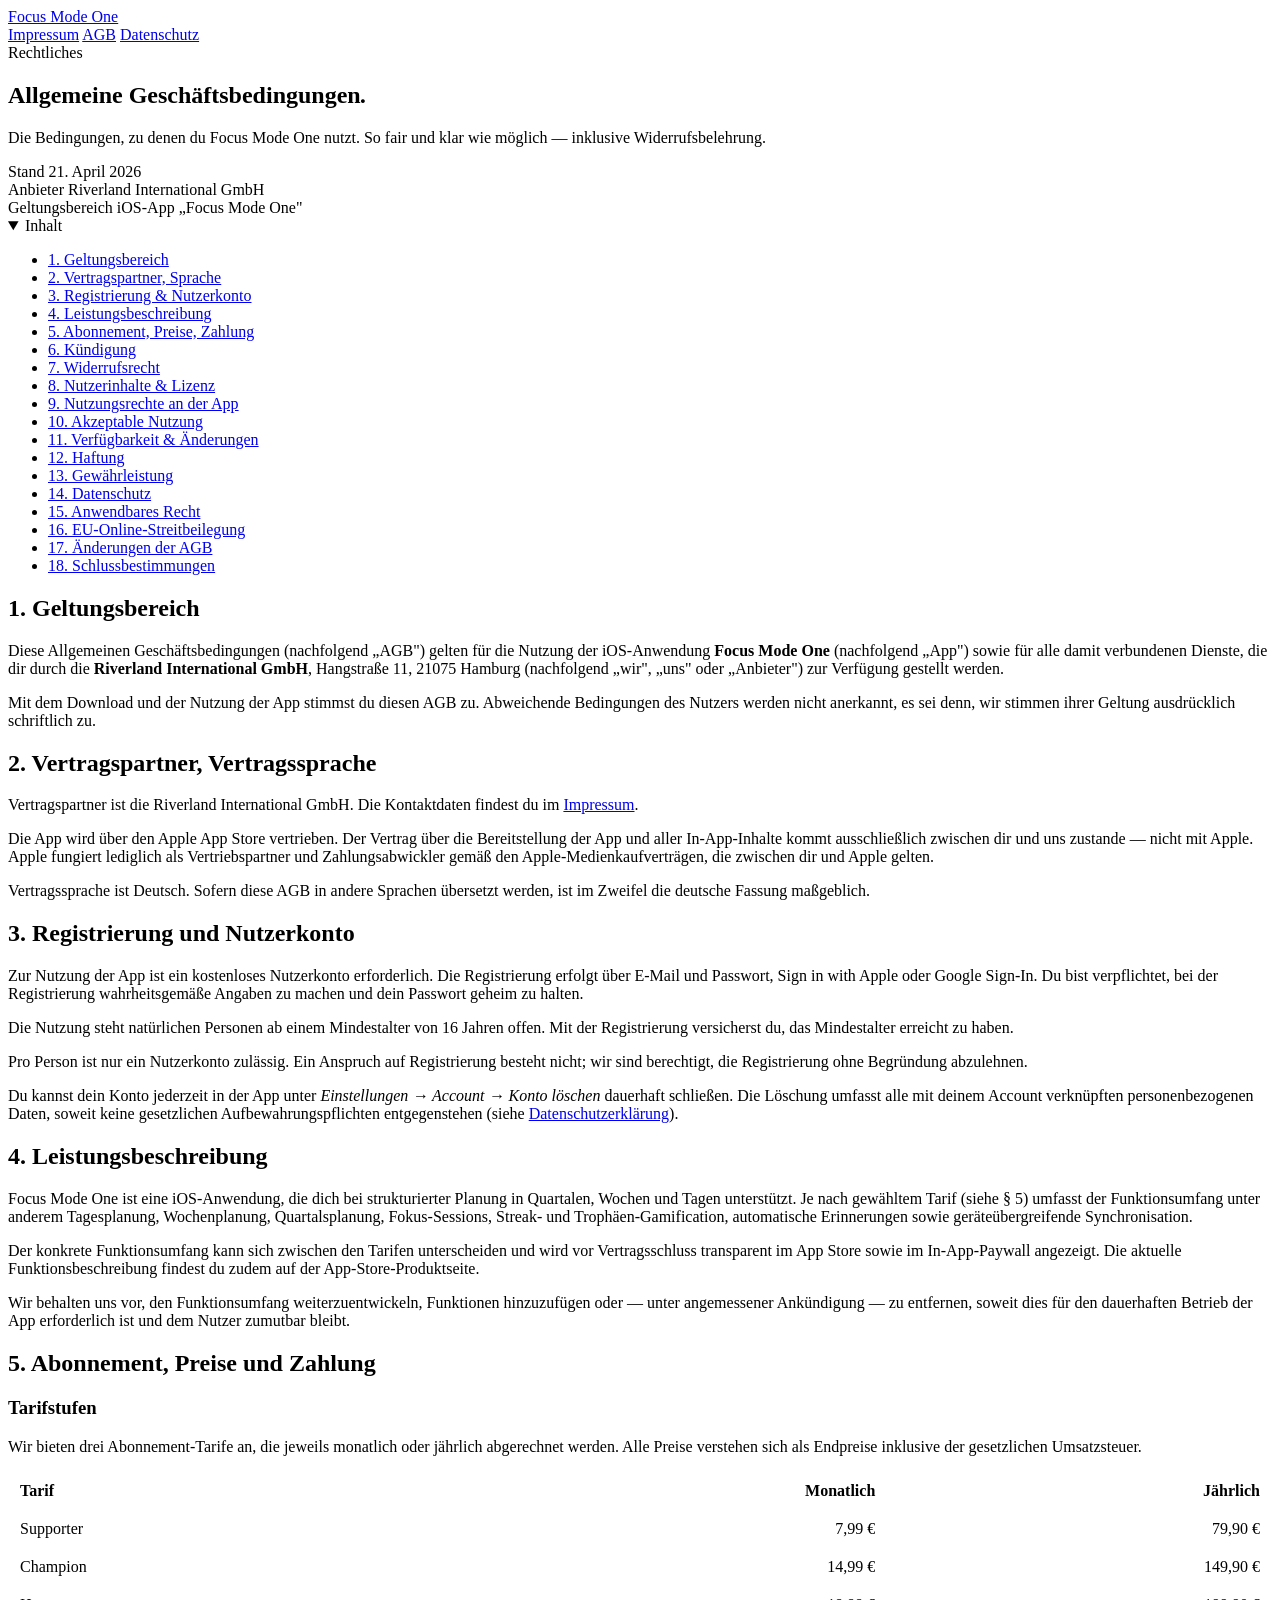
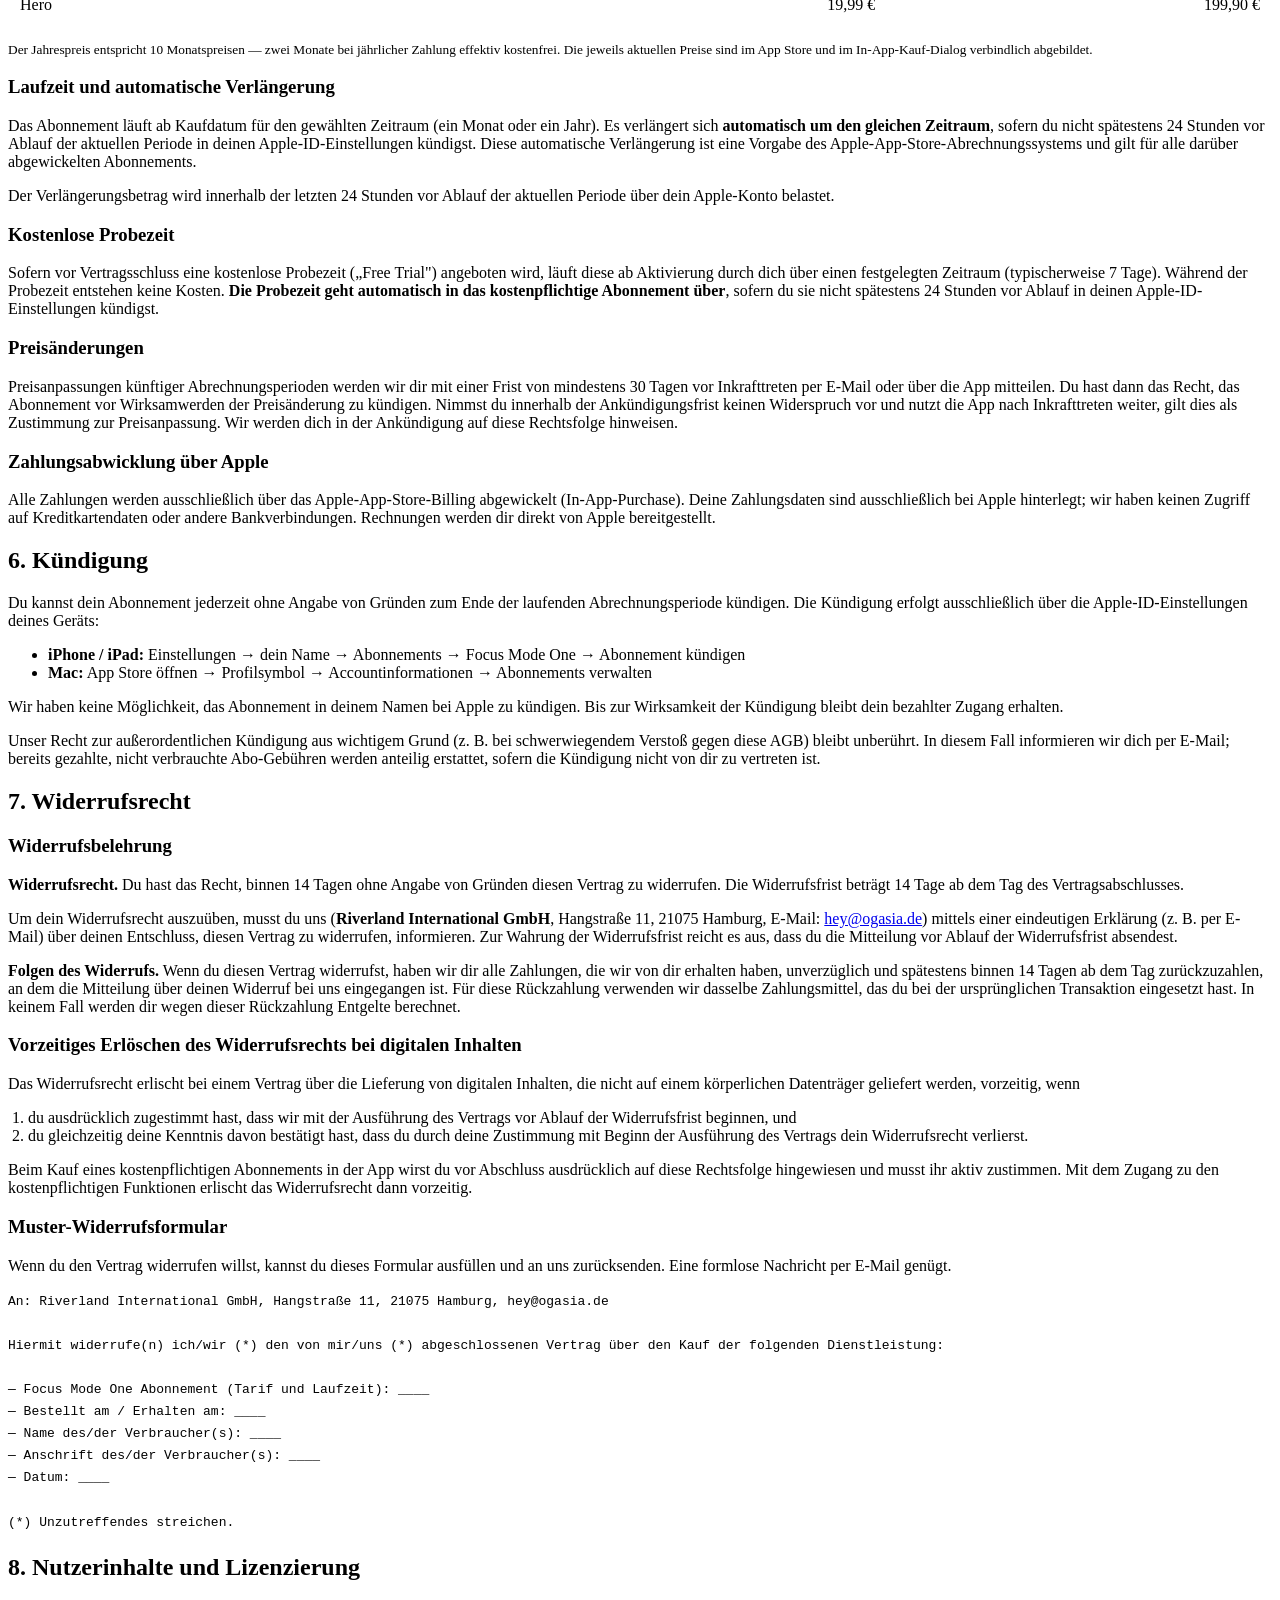
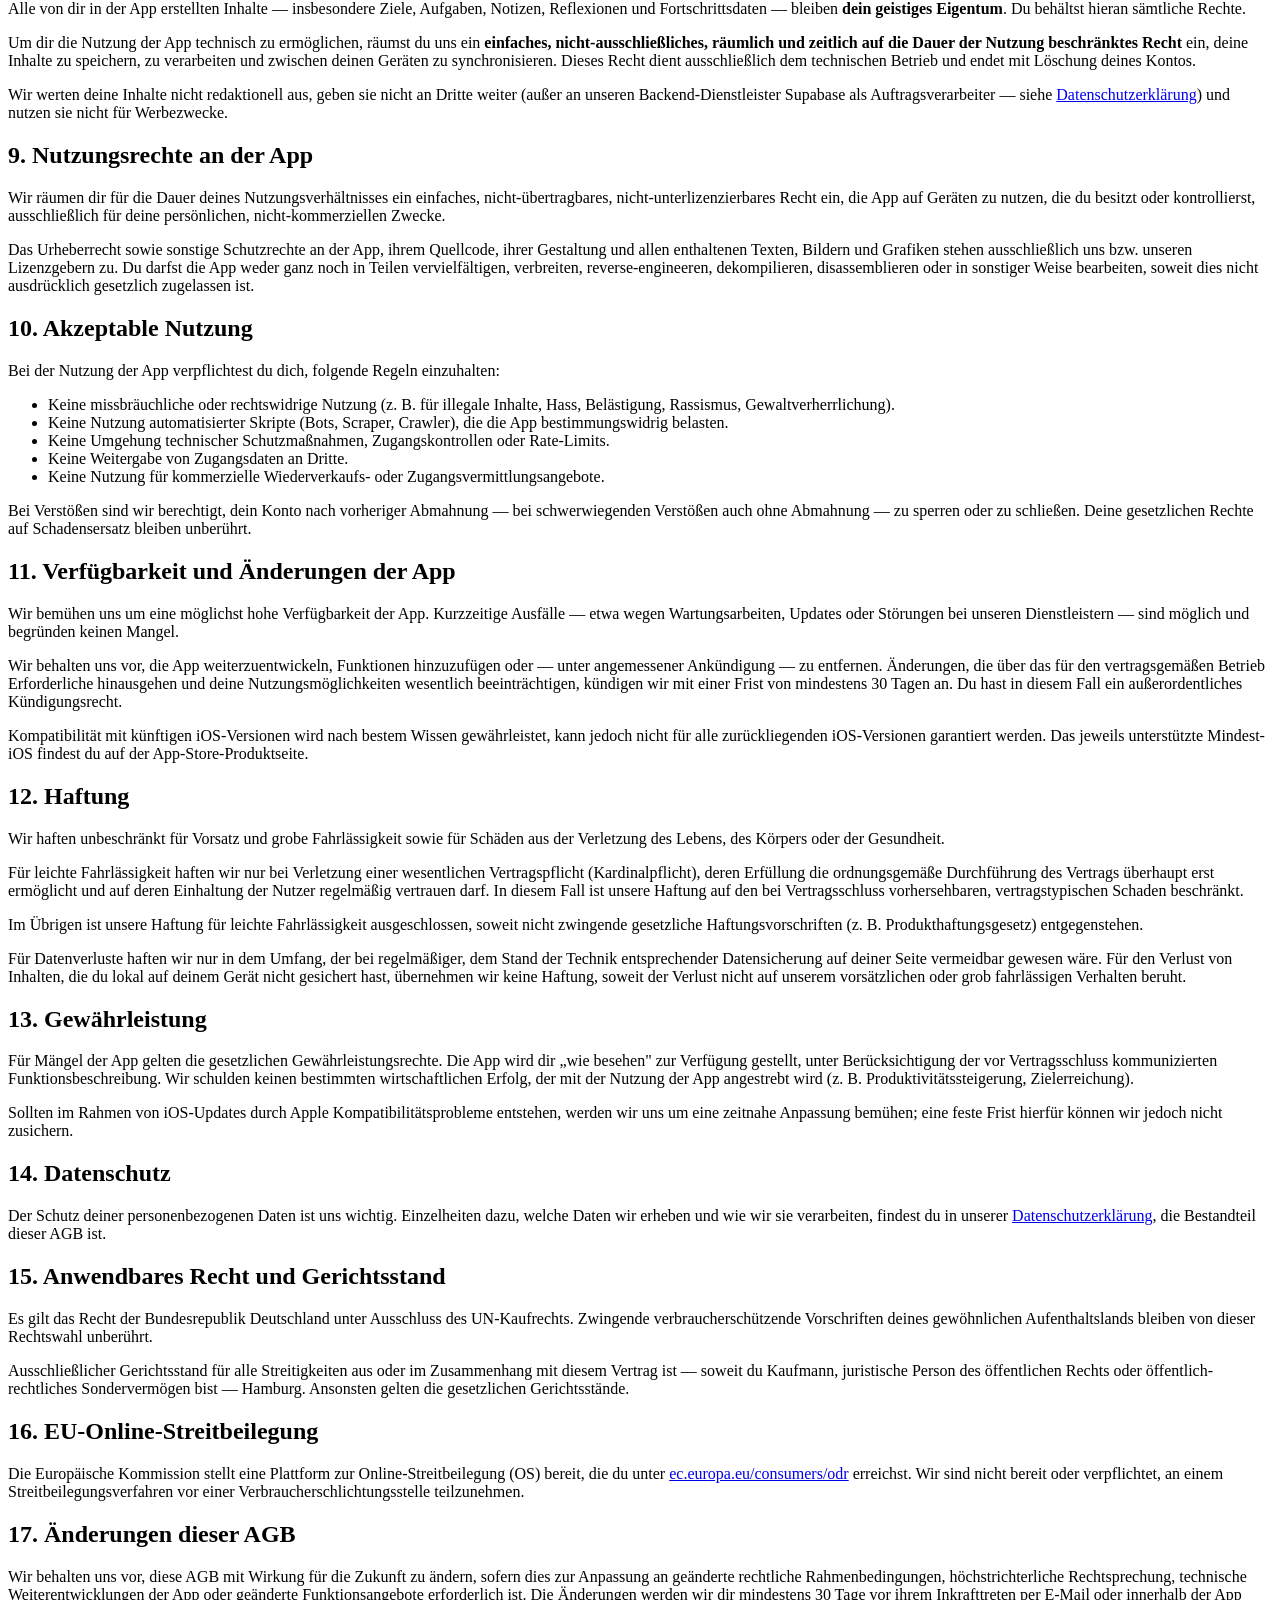
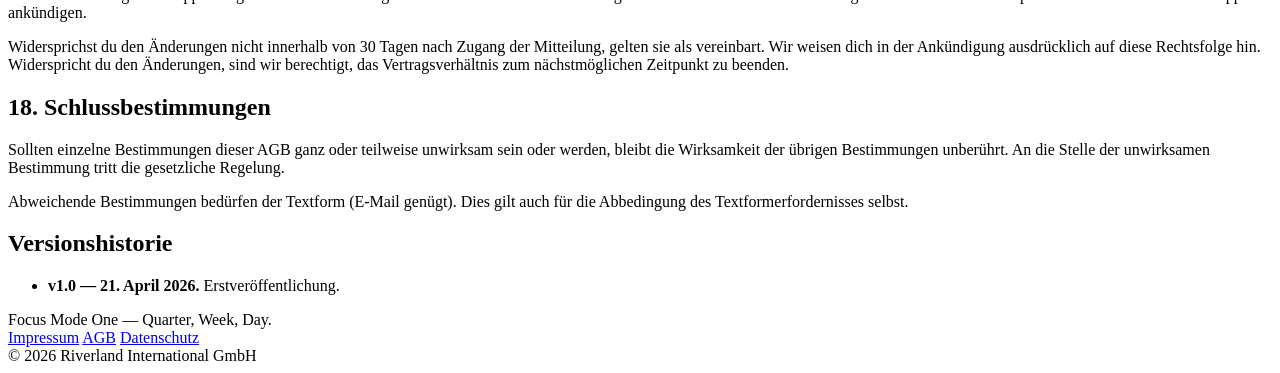
==== agb.html @ ee65f876 "Add files via upload" ====
<!DOCTYPE html>
<html lang="de">
<head>
  <meta charset="UTF-8" />
  <meta name="viewport" content="width=device-width, initial-scale=1.0" />
  <title>Allgemeine Geschäftsbedingungen — Focus Mode One</title>
  <meta name="description" content="Allgemeine Geschäftsbedingungen (AGB) für Focus Mode One — die iOS-App für fokussiertes Planen in Quartalen, Wochen und Tagen." />
  <meta name="robots" content="index, follow" />

  <link rel="preconnect" href="https://fonts.googleapis.com" />
  <link rel="preconnect" href="https://fonts.gstatic.com" crossorigin />
  <link rel="stylesheet" href="https://fonts.googleapis.com/css2?family=Fraunces:ital,opsz,wght@0,9..144,300..600;1,9..144,300..600&family=Geist:wght@400;450;500;600&display=swap" />

  <link rel="stylesheet" href="assets/styles.css" />
</head>
<body>

  <header class="site-header">
    <div class="site-header__inner">
      <a href="index.html" class="site-header__brand" aria-label="Focus Mode One">
        <span class="brand-mark" aria-hidden="true"><span></span></span>
        Focus Mode One
      </a>
      <nav class="site-header__nav" aria-label="Rechtliches">
        <a href="impressum.html">Impressum</a>
        <a href="agb.html" class="is-active">AGB</a>
        <a href="datenschutz.html">Datenschutz</a>
      </nav>
    </div>
  </header>

  <section class="page-hero">
    <span class="page-hero__eyebrow">Rechtliches</span>
    <h1 class="page-hero__title">Allgemeine Geschäfts&shy;bedingungen<em>.</em></h1>
    <p class="page-hero__lede">Die Bedingungen, zu denen du Focus Mode One nutzt. So fair und klar wie möglich — inklusive Widerrufsbelehrung.</p>

    <div class="page-hero__meta">
      <div class="page-hero__meta-item">
        <span class="page-hero__meta-label">Stand</span>
        <span class="page-hero__meta-value">21. April 2026</span>
      </div>
      <div class="page-hero__meta-item">
        <span class="page-hero__meta-label">Anbieter</span>
        <span class="page-hero__meta-value">Riverland International GmbH</span>
      </div>
      <div class="page-hero__meta-item">
        <span class="page-hero__meta-label">Geltungsbereich</span>
        <span class="page-hero__meta-value">iOS-App „Focus Mode One"</span>
      </div>
    </div>
  </section>

  <div class="page-layout">

    <aside class="toc" aria-label="Inhaltsverzeichnis">
      <details open>
        <summary class="toc__label">Inhalt</summary>
        <ul class="toc__list">
          <li><a href="#geltungsbereich">1. Geltungsbereich</a></li>
          <li><a href="#vertragspartner">2. Vertragspartner, Sprache</a></li>
          <li><a href="#konto">3. Registrierung &amp; Nutzerkonto</a></li>
          <li><a href="#leistung">4. Leistungsbeschreibung</a></li>
          <li><a href="#abo">5. Abonnement, Preise, Zahlung</a></li>
          <li><a href="#kuendigung">6. Kündigung</a></li>
          <li><a href="#widerruf">7. Widerrufsrecht</a></li>
          <li><a href="#inhalte">8. Nutzerinhalte &amp; Lizenz</a></li>
          <li><a href="#nutzung">9. Nutzungsrechte an der App</a></li>
          <li><a href="#akzeptabel">10. Akzeptable Nutzung</a></li>
          <li><a href="#verfuegbarkeit">11. Verfügbarkeit &amp; Änderungen</a></li>
          <li><a href="#haftung">12. Haftung</a></li>
          <li><a href="#gewaehr">13. Gewährleistung</a></li>
          <li><a href="#datenschutz">14. Datenschutz</a></li>
          <li><a href="#recht">15. Anwendbares Recht</a></li>
          <li><a href="#odr">16. EU-Online-Streitbeilegung</a></li>
          <li><a href="#aenderungen">17. Änderungen der AGB</a></li>
          <li><a href="#schluss">18. Schlussbestimmungen</a></li>
        </ul>
      </details>
    </aside>

    <main class="content">

      <!-- 1. Geltungsbereich -->
      <h2 id="geltungsbereich">1. Geltungsbereich</h2>
      <p>Diese Allgemeinen Geschäftsbedingungen (nachfolgend „AGB") gelten für die Nutzung der iOS-Anwendung <strong>Focus Mode One</strong> (nachfolgend „App") sowie für alle damit verbundenen Dienste, die dir durch die <strong>Riverland International GmbH</strong>, Hangstraße 11, 21075 Hamburg (nachfolgend „wir", „uns" oder „Anbieter") zur Verfügung gestellt werden.</p>
      <p>Mit dem Download und der Nutzung der App stimmst du diesen AGB zu. Abweichende Bedingungen des Nutzers werden nicht anerkannt, es sei denn, wir stimmen ihrer Geltung ausdrücklich schriftlich zu.</p>

      <!-- 2. Vertragspartner, Sprache -->
      <h2 id="vertragspartner">2. Vertragspartner, Vertragssprache</h2>
      <p>Vertragspartner ist die Riverland International GmbH. Die Kontaktdaten findest du im <a href="impressum.html">Impressum</a>.</p>
      <p>Die App wird über den Apple App Store vertrieben. Der Vertrag über die Bereitstellung der App und aller In-App-Inhalte kommt ausschließlich zwischen dir und uns zustande — nicht mit Apple. Apple fungiert lediglich als Vertriebspartner und Zahlungsabwickler gemäß den Apple-Medienkaufverträgen, die zwischen dir und Apple gelten.</p>
      <p>Vertragssprache ist Deutsch. Sofern diese AGB in andere Sprachen übersetzt werden, ist im Zweifel die deutsche Fassung maßgeblich.</p>

      <!-- 3. Registrierung -->
      <h2 id="konto">3. Registrierung und Nutzerkonto</h2>
      <p>Zur Nutzung der App ist ein kostenloses Nutzerkonto erforderlich. Die Registrierung erfolgt über E-Mail und Passwort, Sign in with Apple oder Google Sign-In. Du bist verpflichtet, bei der Registrierung wahrheitsgemäße Angaben zu machen und dein Passwort geheim zu halten.</p>
      <p>Die Nutzung steht natürlichen Personen ab einem Mindestalter von 16 Jahren offen. Mit der Registrierung versicherst du, das Mindestalter erreicht zu haben.</p>
      <p>Pro Person ist nur ein Nutzerkonto zulässig. Ein Anspruch auf Registrierung besteht nicht; wir sind berechtigt, die Registrierung ohne Begründung abzulehnen.</p>
      <p>Du kannst dein Konto jederzeit in der App unter <em>Einstellungen → Account → Konto löschen</em> dauerhaft schließen. Die Löschung umfasst alle mit deinem Account verknüpften personenbezogenen Daten, soweit keine gesetzlichen Aufbewahrungspflichten entgegenstehen (siehe <a href="datenschutz.html">Datenschutzerklärung</a>).</p>

      <!-- 4. Leistungsbeschreibung -->
      <h2 id="leistung">4. Leistungsbeschreibung</h2>
      <p>Focus Mode One ist eine iOS-Anwendung, die dich bei strukturierter Planung in Quartalen, Wochen und Tagen unterstützt. Je nach gewähltem Tarif (siehe § 5) umfasst der Funktionsumfang unter anderem Tagesplanung, Wochenplanung, Quartalsplanung, Fokus-Sessions, Streak- und Trophäen-Gamification, automatische Erinnerungen sowie geräteübergreifende Synchronisation.</p>
      <p>Der konkrete Funktionsumfang kann sich zwischen den Tarifen unterscheiden und wird vor Vertragsschluss transparent im App Store sowie im In-App-Paywall angezeigt. Die aktuelle Funktionsbeschreibung findest du zudem auf der App-Store-Produktseite.</p>
      <p>Wir behalten uns vor, den Funktionsumfang weiterzuentwickeln, Funktionen hinzuzufügen oder — unter angemessener Ankündigung — zu entfernen, soweit dies für den dauerhaften Betrieb der App erforderlich ist und dem Nutzer zumutbar bleibt.</p>

      <!-- 5. Abonnement -->
      <h2 id="abo">5. Abonnement, Preise und Zahlung</h2>

      <h3>Tarifstufen</h3>
      <p>Wir bieten drei Abonnement-Tarife an, die jeweils monatlich oder jährlich abgerechnet werden. Alle Preise verstehen sich als Endpreise inklusive der gesetzlichen Umsatzsteuer.</p>
      <table class="tariff-table" style="width:100%;border-collapse:collapse;margin:16px 0">
        <thead>
          <tr>
            <th style="text-align:left;padding:10px 12px;border-bottom:1px solid var(--border-medium);color:var(--text-heading)">Tarif</th>
            <th style="text-align:right;padding:10px 12px;border-bottom:1px solid var(--border-medium);color:var(--text-heading)">Monatlich</th>
            <th style="text-align:right;padding:10px 12px;border-bottom:1px solid var(--border-medium);color:var(--text-heading)">Jährlich</th>
          </tr>
        </thead>
        <tbody>
          <tr>
            <td style="padding:10px 12px;border-bottom:1px solid var(--border-subtle)">Supporter</td>
            <td style="padding:10px 12px;border-bottom:1px solid var(--border-subtle);text-align:right">7,99 €</td>
            <td style="padding:10px 12px;border-bottom:1px solid var(--border-subtle);text-align:right">79,90 €</td>
          </tr>
          <tr>
            <td style="padding:10px 12px;border-bottom:1px solid var(--border-subtle)">Champion</td>
            <td style="padding:10px 12px;border-bottom:1px solid var(--border-subtle);text-align:right">14,99 €</td>
            <td style="padding:10px 12px;border-bottom:1px solid var(--border-subtle);text-align:right">149,90 €</td>
          </tr>
          <tr>
            <td style="padding:10px 12px">Hero</td>
            <td style="padding:10px 12px;text-align:right">19,99 €</td>
            <td style="padding:10px 12px;text-align:right">199,90 €</td>
          </tr>
        </tbody>
      </table>
      <p><small>Der Jahrespreis entspricht 10 Monatspreisen — zwei Monate bei jährlicher Zahlung effektiv kostenfrei. Die jeweils aktuellen Preise sind im App Store und im In-App-Kauf-Dialog verbindlich abgebildet.</small></p>

      <h3>Laufzeit und automatische Verlängerung</h3>
      <p>Das Abonnement läuft ab Kaufdatum für den gewählten Zeitraum (ein Monat oder ein Jahr). Es verlängert sich <strong>automatisch um den gleichen Zeitraum</strong>, sofern du nicht spätestens 24 Stunden vor Ablauf der aktuellen Periode in deinen Apple-ID-Einstellungen kündigst. Diese automatische Verlängerung ist eine Vorgabe des Apple-App-Store-Abrechnungssystems und gilt für alle darüber abgewickelten Abonnements.</p>
      <p>Der Verlängerungsbetrag wird innerhalb der letzten 24 Stunden vor Ablauf der aktuellen Periode über dein Apple-Konto belastet.</p>

      <h3>Kostenlose Probezeit</h3>
      <p>Sofern vor Vertragsschluss eine kostenlose Probezeit („Free Trial") angeboten wird, läuft diese ab Aktivierung durch dich über einen festgelegten Zeitraum (typischerweise 7 Tage). Während der Probezeit entstehen keine Kosten. <strong>Die Probezeit geht automatisch in das kostenpflichtige Abonnement über</strong>, sofern du sie nicht spätestens 24 Stunden vor Ablauf in deinen Apple-ID-Einstellungen kündigst.</p>

      <h3>Preisänderungen</h3>
      <p>Preisanpassungen künftiger Abrechnungsperioden werden wir dir mit einer Frist von mindestens 30 Tagen vor Inkrafttreten per E-Mail oder über die App mitteilen. Du hast dann das Recht, das Abonnement vor Wirksamwerden der Preisänderung zu kündigen. Nimmst du innerhalb der Ankündigungsfrist keinen Widerspruch vor und nutzt die App nach Inkrafttreten weiter, gilt dies als Zustimmung zur Preisanpassung. Wir werden dich in der Ankündigung auf diese Rechtsfolge hinweisen.</p>

      <h3>Zahlungsabwicklung über Apple</h3>
      <p>Alle Zahlungen werden ausschließlich über das Apple-App-Store-Billing abgewickelt (In-App-Purchase). Deine Zahlungsdaten sind ausschließlich bei Apple hinterlegt; wir haben keinen Zugriff auf Kreditkartendaten oder andere Bankverbindungen. Rechnungen werden dir direkt von Apple bereitgestellt.</p>

      <!-- 6. Kündigung -->
      <h2 id="kuendigung">6. Kündigung</h2>
      <p>Du kannst dein Abonnement jederzeit ohne Angabe von Gründen zum Ende der laufenden Abrechnungsperiode kündigen. Die Kündigung erfolgt ausschließlich über die Apple-ID-Einstellungen deines Geräts:</p>
      <ul>
        <li><strong>iPhone / iPad:</strong> Einstellungen → dein Name → Abonnements → Focus Mode One → Abonnement kündigen</li>
        <li><strong>Mac:</strong> App Store öffnen → Profilsymbol → Accountinformationen → Abonnements verwalten</li>
      </ul>
      <p>Wir haben keine Möglichkeit, das Abonnement in deinem Namen bei Apple zu kündigen. Bis zur Wirksamkeit der Kündigung bleibt dein bezahlter Zugang erhalten.</p>
      <p>Unser Recht zur außerordentlichen Kündigung aus wichtigem Grund (z. B. bei schwerwiegendem Verstoß gegen diese AGB) bleibt unberührt. In diesem Fall informieren wir dich per E-Mail; bereits gezahlte, nicht verbrauchte Abo-Gebühren werden anteilig erstattet, sofern die Kündigung nicht von dir zu vertreten ist.</p>

      <!-- 7. Widerrufsrecht -->
      <h2 id="widerruf">7. Widerrufsrecht</h2>

      <div class="callout callout--primary">
        <h3 style="margin-top:0">Widerrufsbelehrung</h3>
        <p><strong>Widerrufsrecht.</strong> Du hast das Recht, binnen 14 Tagen ohne Angabe von Gründen diesen Vertrag zu widerrufen. Die Widerrufsfrist beträgt 14 Tage ab dem Tag des Vertragsabschlusses.</p>
        <p>Um dein Widerrufsrecht auszuüben, musst du uns (<strong>Riverland International GmbH</strong>, Hangstraße 11, 21075 Hamburg, E-Mail: <a href="mailto:hey@ogasia.de">hey@ogasia.de</a>) mittels einer eindeutigen Erklärung (z. B. per E-Mail) über deinen Entschluss, diesen Vertrag zu widerrufen, informieren. Zur Wahrung der Widerrufsfrist reicht es aus, dass du die Mitteilung vor Ablauf der Widerrufsfrist absendest.</p>
        <p><strong>Folgen des Widerrufs.</strong> Wenn du diesen Vertrag widerrufst, haben wir dir alle Zahlungen, die wir von dir erhalten haben, unverzüglich und spätestens binnen 14 Tagen ab dem Tag zurückzuzahlen, an dem die Mitteilung über deinen Widerruf bei uns eingegangen ist. Für diese Rückzahlung verwenden wir dasselbe Zahlungsmittel, das du bei der ursprünglichen Transaktion eingesetzt hast. In keinem Fall werden dir wegen dieser Rückzahlung Entgelte berechnet.</p>
      </div>

      <h3>Vorzeitiges Erlöschen des Widerrufsrechts bei digitalen Inhalten</h3>
      <p>Das Widerrufsrecht erlischt bei einem Vertrag über die Lieferung von digitalen Inhalten, die nicht auf einem körperlichen Datenträger geliefert werden, vorzeitig, wenn</p>
      <ol style="padding-left:20px;margin-top:8px">
        <li>du ausdrücklich zugestimmt hast, dass wir mit der Ausführung des Vertrags vor Ablauf der Widerrufsfrist beginnen, und</li>
        <li>du gleichzeitig deine Kenntnis davon bestätigt hast, dass du durch deine Zustimmung mit Beginn der Ausführung des Vertrags dein Widerrufsrecht verlierst.</li>
      </ol>
      <p>Beim Kauf eines kostenpflichtigen Abonnements in der App wirst du vor Abschluss ausdrücklich auf diese Rechtsfolge hingewiesen und musst ihr aktiv zustimmen. Mit dem Zugang zu den kostenpflichtigen Funktionen erlischt das Widerrufsrecht dann vorzeitig.</p>

      <h3>Muster-Widerrufsformular</h3>
      <p>Wenn du den Vertrag widerrufen willst, kannst du dieses Formular ausfüllen und an uns zurücksenden. Eine formlose Nachricht per E-Mail genügt.</p>
      <div class="callout">
        <p style="font-family:'Geist Mono',ui-monospace,monospace;font-size:13px;line-height:1.7;margin:0;color:var(--text-heading-soft)">
          An: Riverland International GmbH, Hangstraße 11, 21075 Hamburg, hey@ogasia.de<br /><br />
          Hiermit widerrufe(n) ich/wir (*) den von mir/uns (*) abgeschlossenen Vertrag über den Kauf der folgenden Dienstleistung:<br /><br />
          — Focus Mode One Abonnement (Tarif und Laufzeit): ____<br />
          — Bestellt am / Erhalten am: ____<br />
          — Name des/der Verbraucher(s): ____<br />
          — Anschrift des/der Verbraucher(s): ____<br />
          — Datum: ____<br /><br />
          (*) Unzutreffendes streichen.
        </p>
      </div>

      <!-- 8. Nutzerinhalte -->
      <h2 id="inhalte">8. Nutzerinhalte und Lizenzierung</h2>
      <p>Alle von dir in der App erstellten Inhalte — insbesondere Ziele, Aufgaben, Notizen, Reflexionen und Fortschrittsdaten — bleiben <strong>dein geistiges Eigentum</strong>. Du behältst hieran sämtliche Rechte.</p>
      <p>Um dir die Nutzung der App technisch zu ermöglichen, räumst du uns ein <strong>einfaches, nicht-ausschließliches, räumlich und zeitlich auf die Dauer der Nutzung beschränktes Recht</strong> ein, deine Inhalte zu speichern, zu verarbeiten und zwischen deinen Geräten zu synchronisieren. Dieses Recht dient ausschließlich dem technischen Betrieb und endet mit Löschung deines Kontos.</p>
      <p>Wir werten deine Inhalte nicht redaktionell aus, geben sie nicht an Dritte weiter (außer an unseren Backend-Dienstleister Supabase als Auftragsverarbeiter — siehe <a href="datenschutz.html#hosting">Datenschutzerklärung</a>) und nutzen sie nicht für Werbezwecke.</p>

      <!-- 9. Nutzungsrechte -->
      <h2 id="nutzung">9. Nutzungsrechte an der App</h2>
      <p>Wir räumen dir für die Dauer deines Nutzungsverhältnisses ein einfaches, nicht-übertragbares, nicht-unterlizenzierbares Recht ein, die App auf Geräten zu nutzen, die du besitzt oder kontrollierst, ausschließlich für deine persönlichen, nicht-kommerziellen Zwecke.</p>
      <p>Das Urheberrecht sowie sonstige Schutzrechte an der App, ihrem Quellcode, ihrer Gestaltung und allen enthaltenen Texten, Bildern und Grafiken stehen ausschließlich uns bzw. unseren Lizenzgebern zu. Du darfst die App weder ganz noch in Teilen vervielfältigen, verbreiten, reverse-engineeren, dekompilieren, disassemblieren oder in sonstiger Weise bearbeiten, soweit dies nicht ausdrücklich gesetzlich zugelassen ist.</p>

      <!-- 10. Akzeptable Nutzung -->
      <h2 id="akzeptabel">10. Akzeptable Nutzung</h2>
      <p>Bei der Nutzung der App verpflichtest du dich, folgende Regeln einzuhalten:</p>
      <ul>
        <li>Keine missbräuchliche oder rechtswidrige Nutzung (z. B. für illegale Inhalte, Hass, Belästigung, Rassismus, Gewaltverherrlichung).</li>
        <li>Keine Nutzung automatisierter Skripte (Bots, Scraper, Crawler), die die App bestimmungswidrig belasten.</li>
        <li>Keine Umgehung technischer Schutzmaßnahmen, Zugangskontrollen oder Rate-Limits.</li>
        <li>Keine Weitergabe von Zugangsdaten an Dritte.</li>
        <li>Keine Nutzung für kommerzielle Wiederverkaufs- oder Zugangsvermittlungsangebote.</li>
      </ul>
      <p>Bei Verstößen sind wir berechtigt, dein Konto nach vorheriger Abmahnung — bei schwerwiegenden Verstößen auch ohne Abmahnung — zu sperren oder zu schließen. Deine gesetzlichen Rechte auf Schadensersatz bleiben unberührt.</p>

      <!-- 11. Verfügbarkeit -->
      <h2 id="verfuegbarkeit">11. Verfügbarkeit und Änderungen der App</h2>
      <p>Wir bemühen uns um eine möglichst hohe Verfügbarkeit der App. Kurzzeitige Ausfälle — etwa wegen Wartungsarbeiten, Updates oder Störungen bei unseren Dienstleistern — sind möglich und begründen keinen Mangel.</p>
      <p>Wir behalten uns vor, die App weiterzuentwickeln, Funktionen hinzuzufügen oder — unter angemessener Ankündigung — zu entfernen. Änderungen, die über das für den vertragsgemäßen Betrieb Erforderliche hinausgehen und deine Nutzungsmöglichkeiten wesentlich beeinträchtigen, kündigen wir mit einer Frist von mindestens 30 Tagen an. Du hast in diesem Fall ein außerordentliches Kündigungsrecht.</p>
      <p>Kompatibilität mit künftigen iOS-Versionen wird nach bestem Wissen gewährleistet, kann jedoch nicht für alle zurückliegenden iOS-Versionen garantiert werden. Das jeweils unterstützte Mindest-iOS findest du auf der App-Store-Produktseite.</p>

      <!-- 12. Haftung -->
      <h2 id="haftung">12. Haftung</h2>
      <p>Wir haften unbeschränkt für Vorsatz und grobe Fahrlässigkeit sowie für Schäden aus der Verletzung des Lebens, des Körpers oder der Gesundheit.</p>
      <p>Für leichte Fahrlässigkeit haften wir nur bei Verletzung einer wesentlichen Vertragspflicht (Kardinalpflicht), deren Erfüllung die ordnungsgemäße Durchführung des Vertrags überhaupt erst ermöglicht und auf deren Einhaltung der Nutzer regelmäßig vertrauen darf. In diesem Fall ist unsere Haftung auf den bei Vertragsschluss vorhersehbaren, vertragstypischen Schaden beschränkt.</p>
      <p>Im Übrigen ist unsere Haftung für leichte Fahrlässigkeit ausgeschlossen, soweit nicht zwingende gesetzliche Haftungsvorschriften (z. B. Produkthaftungsgesetz) entgegenstehen.</p>
      <p>Für Datenverluste haften wir nur in dem Umfang, der bei regelmäßiger, dem Stand der Technik entsprechender Datensicherung auf deiner Seite vermeidbar gewesen wäre. Für den Verlust von Inhalten, die du lokal auf deinem Gerät nicht gesichert hast, übernehmen wir keine Haftung, soweit der Verlust nicht auf unserem vorsätzlichen oder grob fahrlässigen Verhalten beruht.</p>

      <!-- 13. Gewährleistung -->
      <h2 id="gewaehr">13. Gewährleistung</h2>
      <p>Für Mängel der App gelten die gesetzlichen Gewährleistungsrechte. Die App wird dir „wie besehen" zur Verfügung gestellt, unter Berücksichtigung der vor Vertragsschluss kommunizierten Funktionsbeschreibung. Wir schulden keinen bestimmten wirtschaftlichen Erfolg, der mit der Nutzung der App angestrebt wird (z. B. Produktivitätssteigerung, Zielerreichung).</p>
      <p>Sollten im Rahmen von iOS-Updates durch Apple Kompatibilitätsprobleme entstehen, werden wir uns um eine zeitnahe Anpassung bemühen; eine feste Frist hierfür können wir jedoch nicht zusichern.</p>

      <!-- 14. Datenschutz -->
      <h2 id="datenschutz">14. Datenschutz</h2>
      <p>Der Schutz deiner personenbezogenen Daten ist uns wichtig. Einzelheiten dazu, welche Daten wir erheben und wie wir sie verarbeiten, findest du in unserer <a href="datenschutz.html">Datenschutzerklärung</a>, die Bestandteil dieser AGB ist.</p>

      <!-- 15. Recht -->
      <h2 id="recht">15. Anwendbares Recht und Gerichtsstand</h2>
      <p>Es gilt das Recht der Bundesrepublik Deutschland unter Ausschluss des UN-Kaufrechts. Zwingende verbraucherschützende Vorschriften deines gewöhnlichen Aufenthaltslands bleiben von dieser Rechtswahl unberührt.</p>
      <p>Ausschließlicher Gerichtsstand für alle Streitigkeiten aus oder im Zusammenhang mit diesem Vertrag ist — soweit du Kaufmann, juristische Person des öffentlichen Rechts oder öffentlich-rechtliches Sondervermögen bist — Hamburg. Ansonsten gelten die gesetzlichen Gerichtsstände.</p>

      <!-- 16. EU-ODR -->
      <h2 id="odr">16. EU-Online-Streitbeilegung</h2>
      <p>Die Europäische Kommission stellt eine Plattform zur Online-Streitbeilegung (OS) bereit, die du unter <a href="https://ec.europa.eu/consumers/odr/" target="_blank" rel="noopener noreferrer">ec.europa.eu/consumers/odr</a> erreichst. Wir sind nicht bereit oder verpflichtet, an einem Streitbeilegungsverfahren vor einer Verbraucherschlichtungsstelle teilzunehmen.</p>

      <!-- 17. Änderungen -->
      <h2 id="aenderungen">17. Änderungen dieser AGB</h2>
      <p>Wir behalten uns vor, diese AGB mit Wirkung für die Zukunft zu ändern, sofern dies zur Anpassung an geänderte rechtliche Rahmenbedingungen, höchstrichterliche Rechtsprechung, technische Weiterentwicklungen der App oder geänderte Funktionsangebote erforderlich ist. Die Änderungen werden wir dir mindestens 30 Tage vor ihrem Inkrafttreten per E-Mail oder innerhalb der App ankündigen.</p>
      <p>Widersprichst du den Änderungen nicht innerhalb von 30 Tagen nach Zugang der Mitteilung, gelten sie als vereinbart. Wir weisen dich in der Ankündigung ausdrücklich auf diese Rechtsfolge hin. Widerspricht du den Änderungen, sind wir berechtigt, das Vertragsverhältnis zum nächstmöglichen Zeitpunkt zu beenden.</p>

      <!-- 18. Schluss -->
      <h2 id="schluss">18. Schlussbestimmungen</h2>
      <p>Sollten einzelne Bestimmungen dieser AGB ganz oder teilweise unwirksam sein oder werden, bleibt die Wirksamkeit der übrigen Bestimmungen unberührt. An die Stelle der unwirksamen Bestimmung tritt die gesetzliche Regelung.</p>
      <p>Abweichende Bestimmungen bedürfen der Textform (E-Mail genügt). Dies gilt auch für die Abbedingung des Textformerfordernisses selbst.</p>

      <!-- Änderungsstand -->
      <h2 id="versionen">Versionshistorie</h2>
      <ul>
        <li><strong>v1.0 — 21. April 2026.</strong> Erstveröffentlichung.</li>
      </ul>

    </main>
  </div>

  <footer class="site-footer">
    <div class="site-footer__inner">
      <span class="site-footer__tagline">Focus Mode One — Quarter, Week, Day.</span>
      <div class="site-footer__links">
        <a href="impressum.html">Impressum</a>
        <a href="agb.html">AGB</a>
        <a href="datenschutz.html">Datenschutz</a>
      </div>
      <span>© 2026 Riverland International GmbH</span>
    </div>
  </footer>

  <script src="assets/scroll-spy.js" defer></script>
</body>
</html>
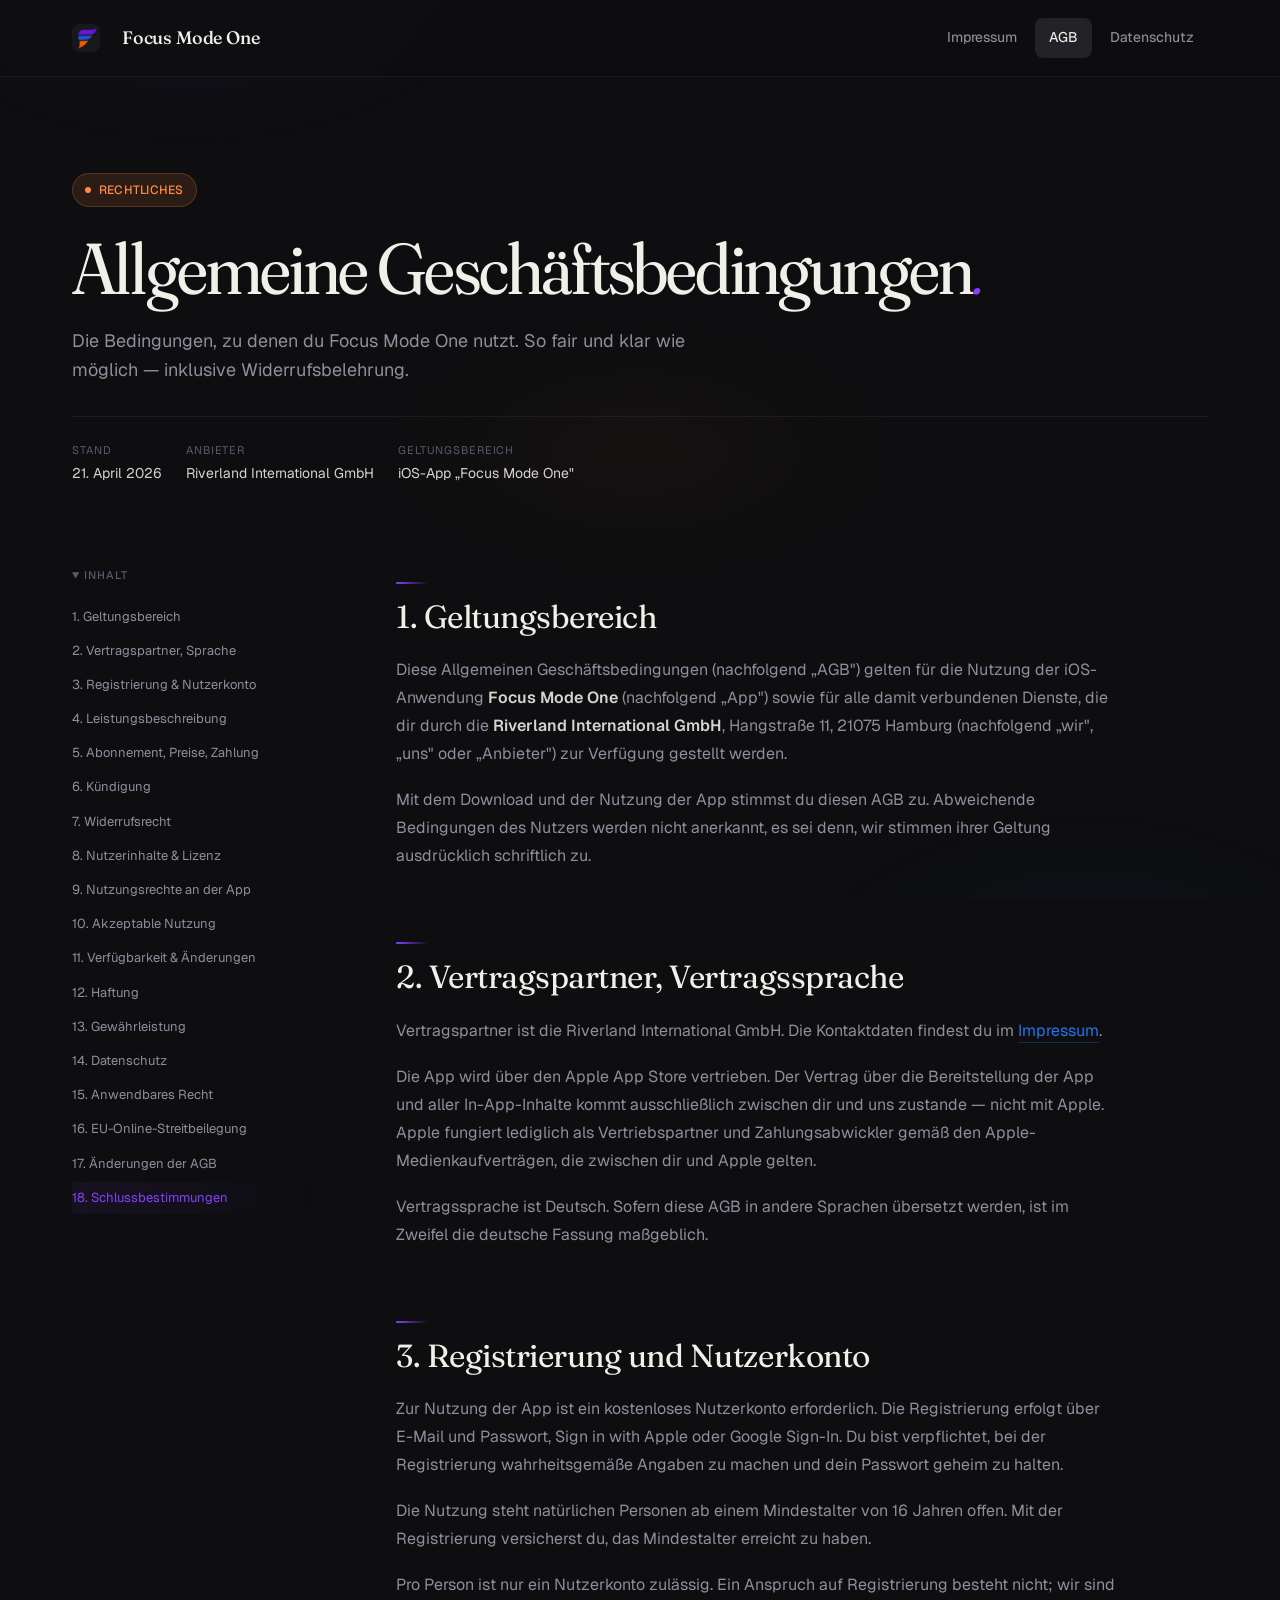
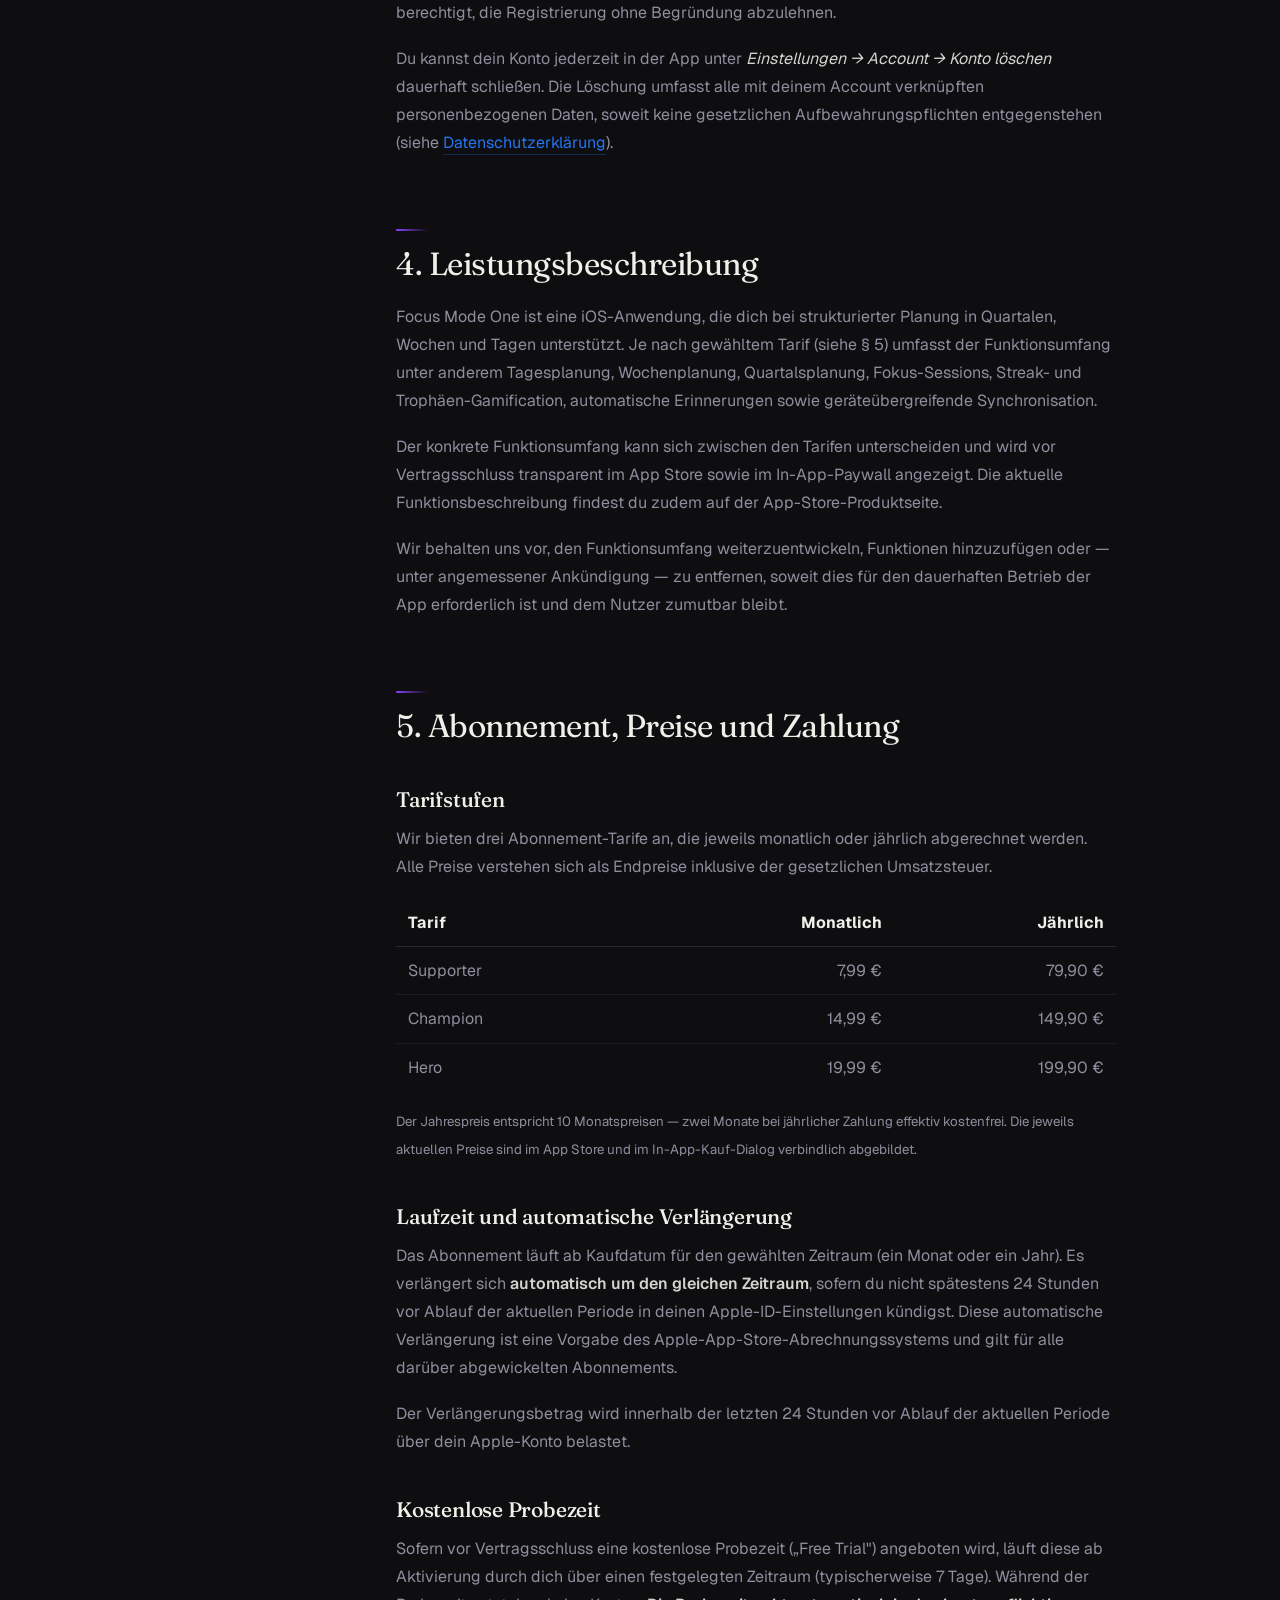
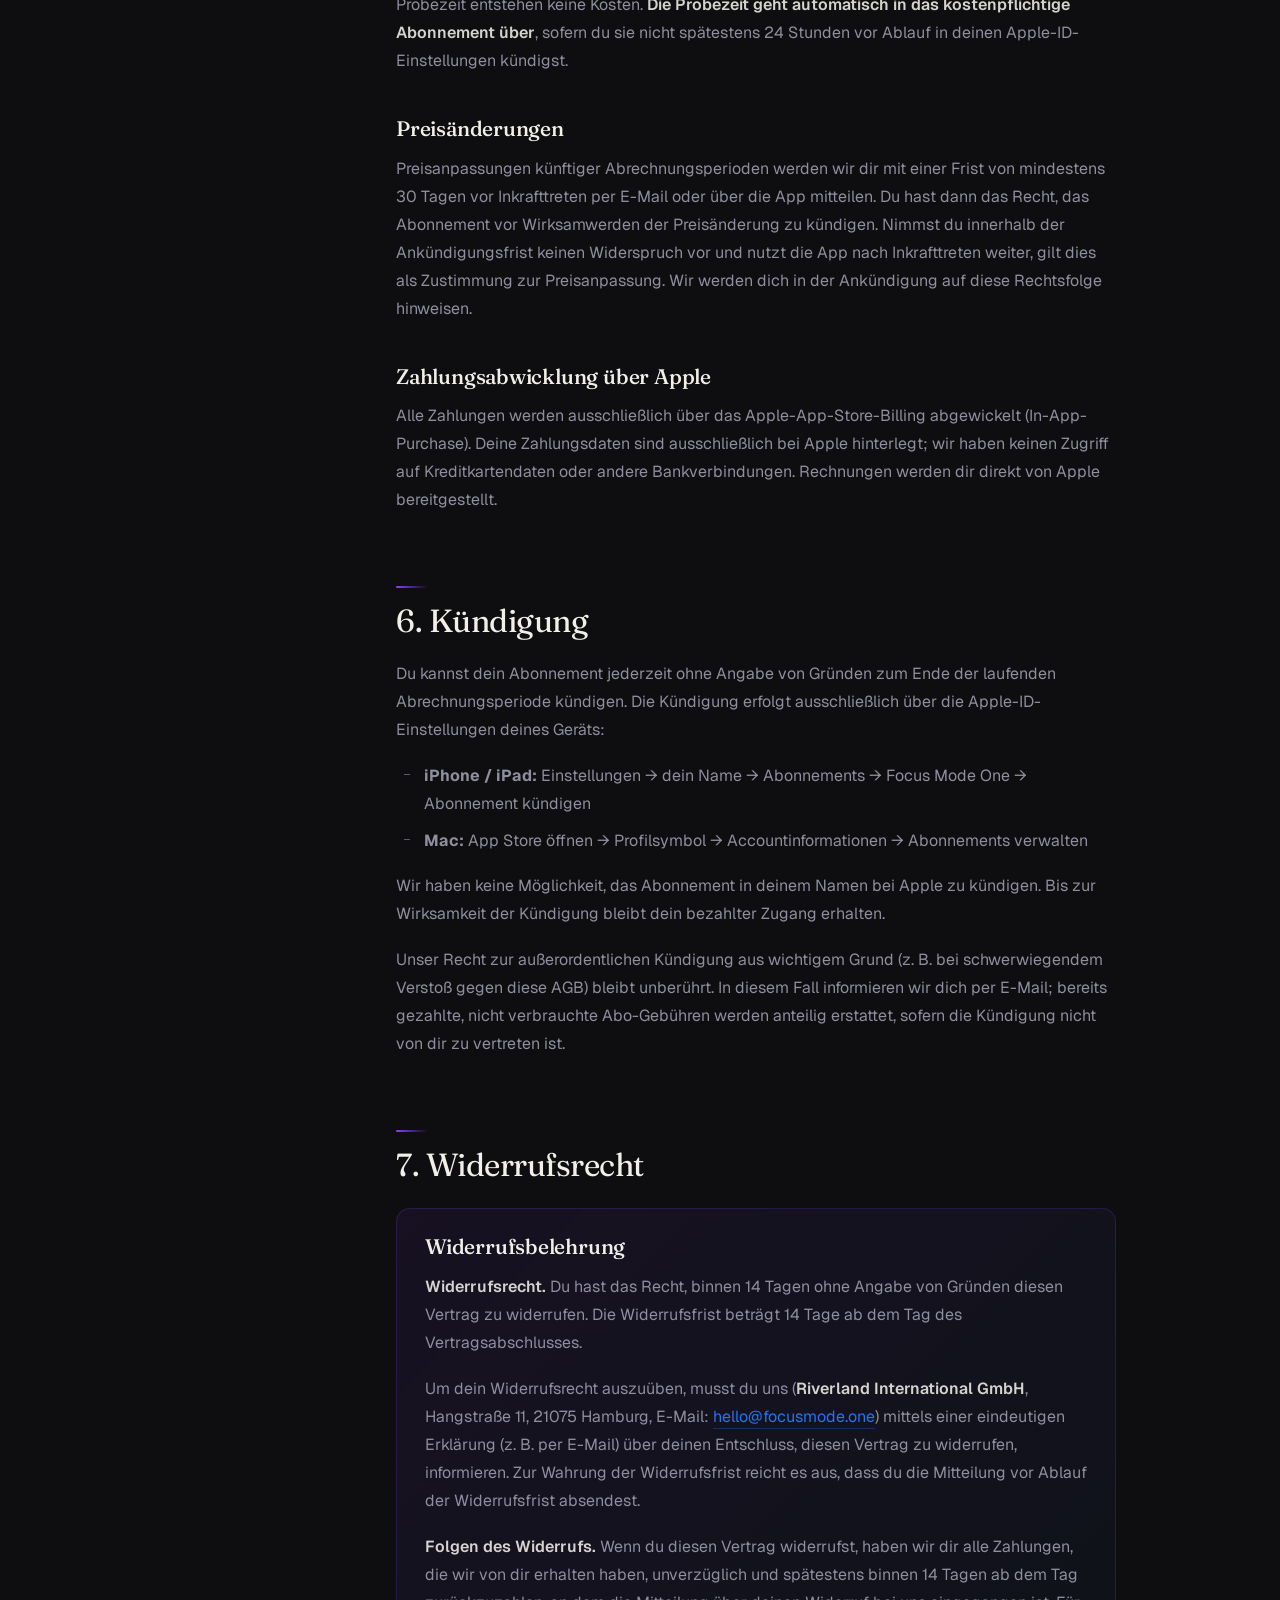
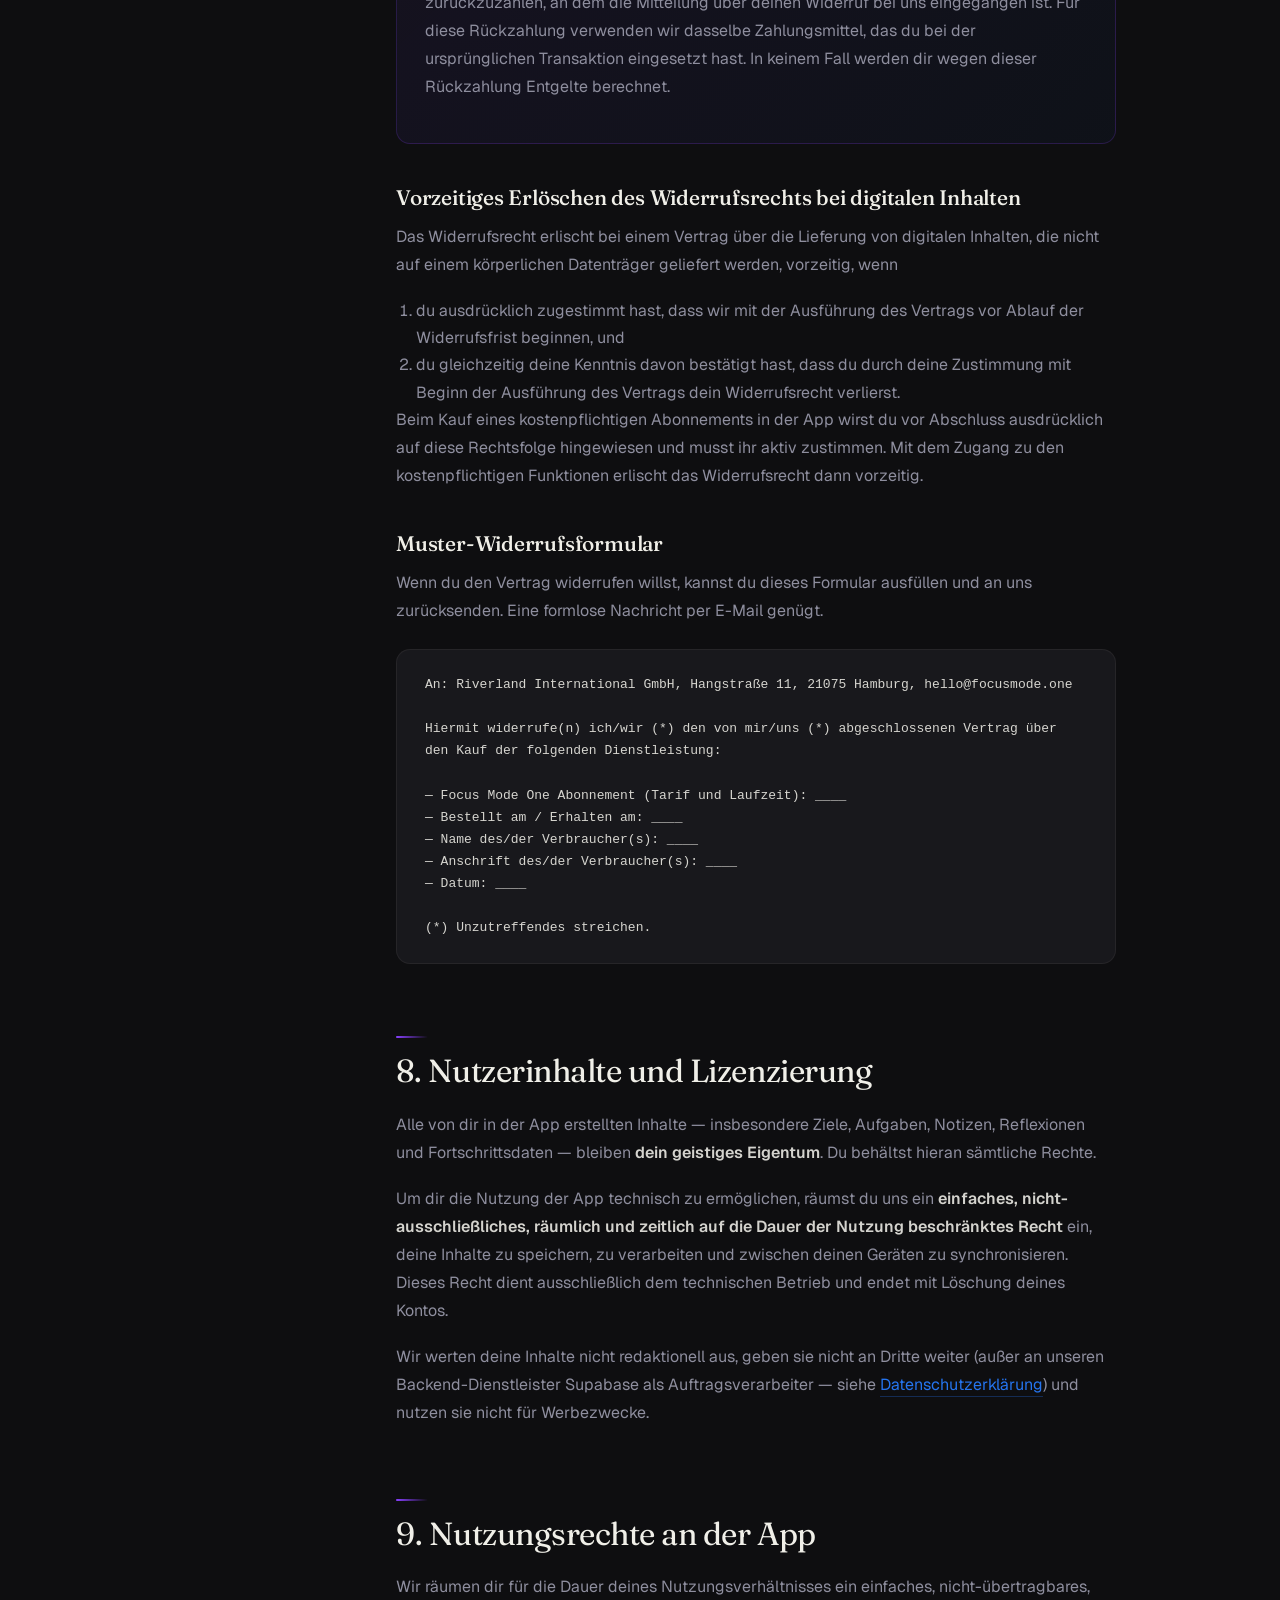
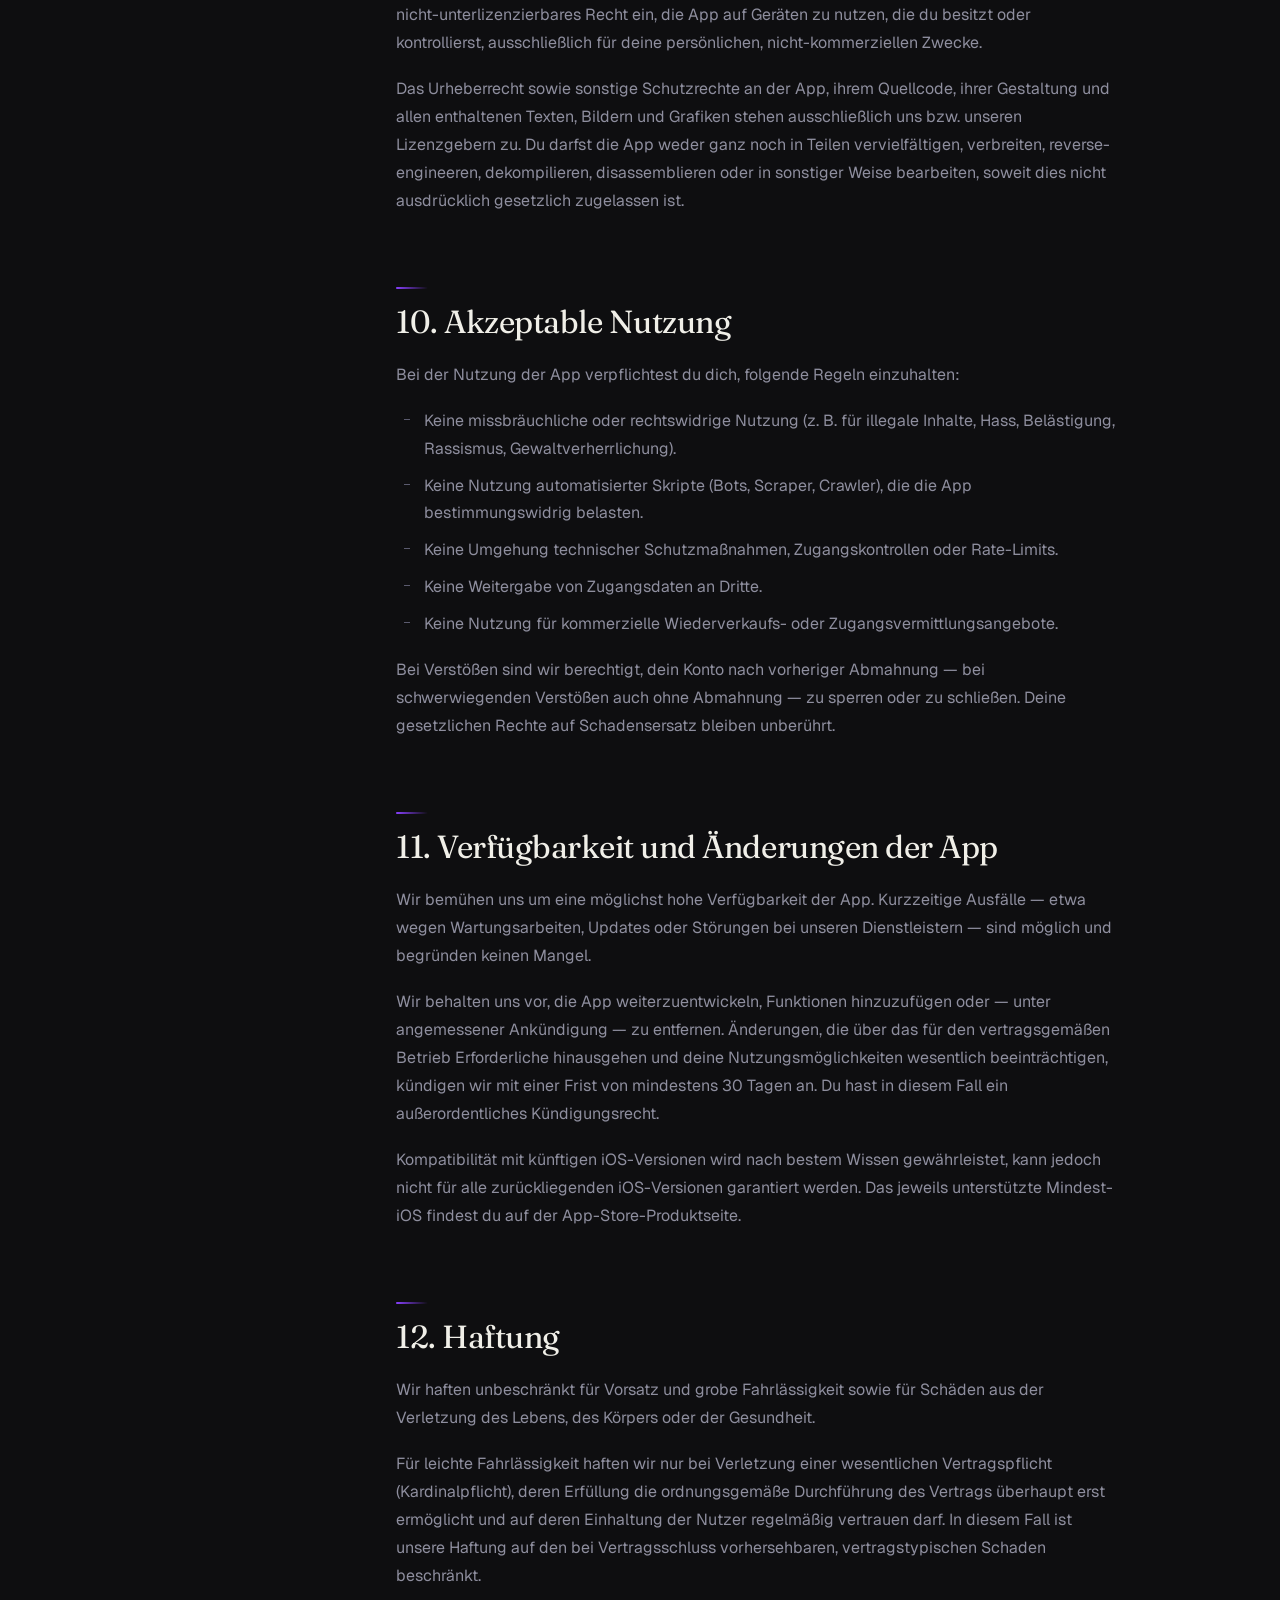
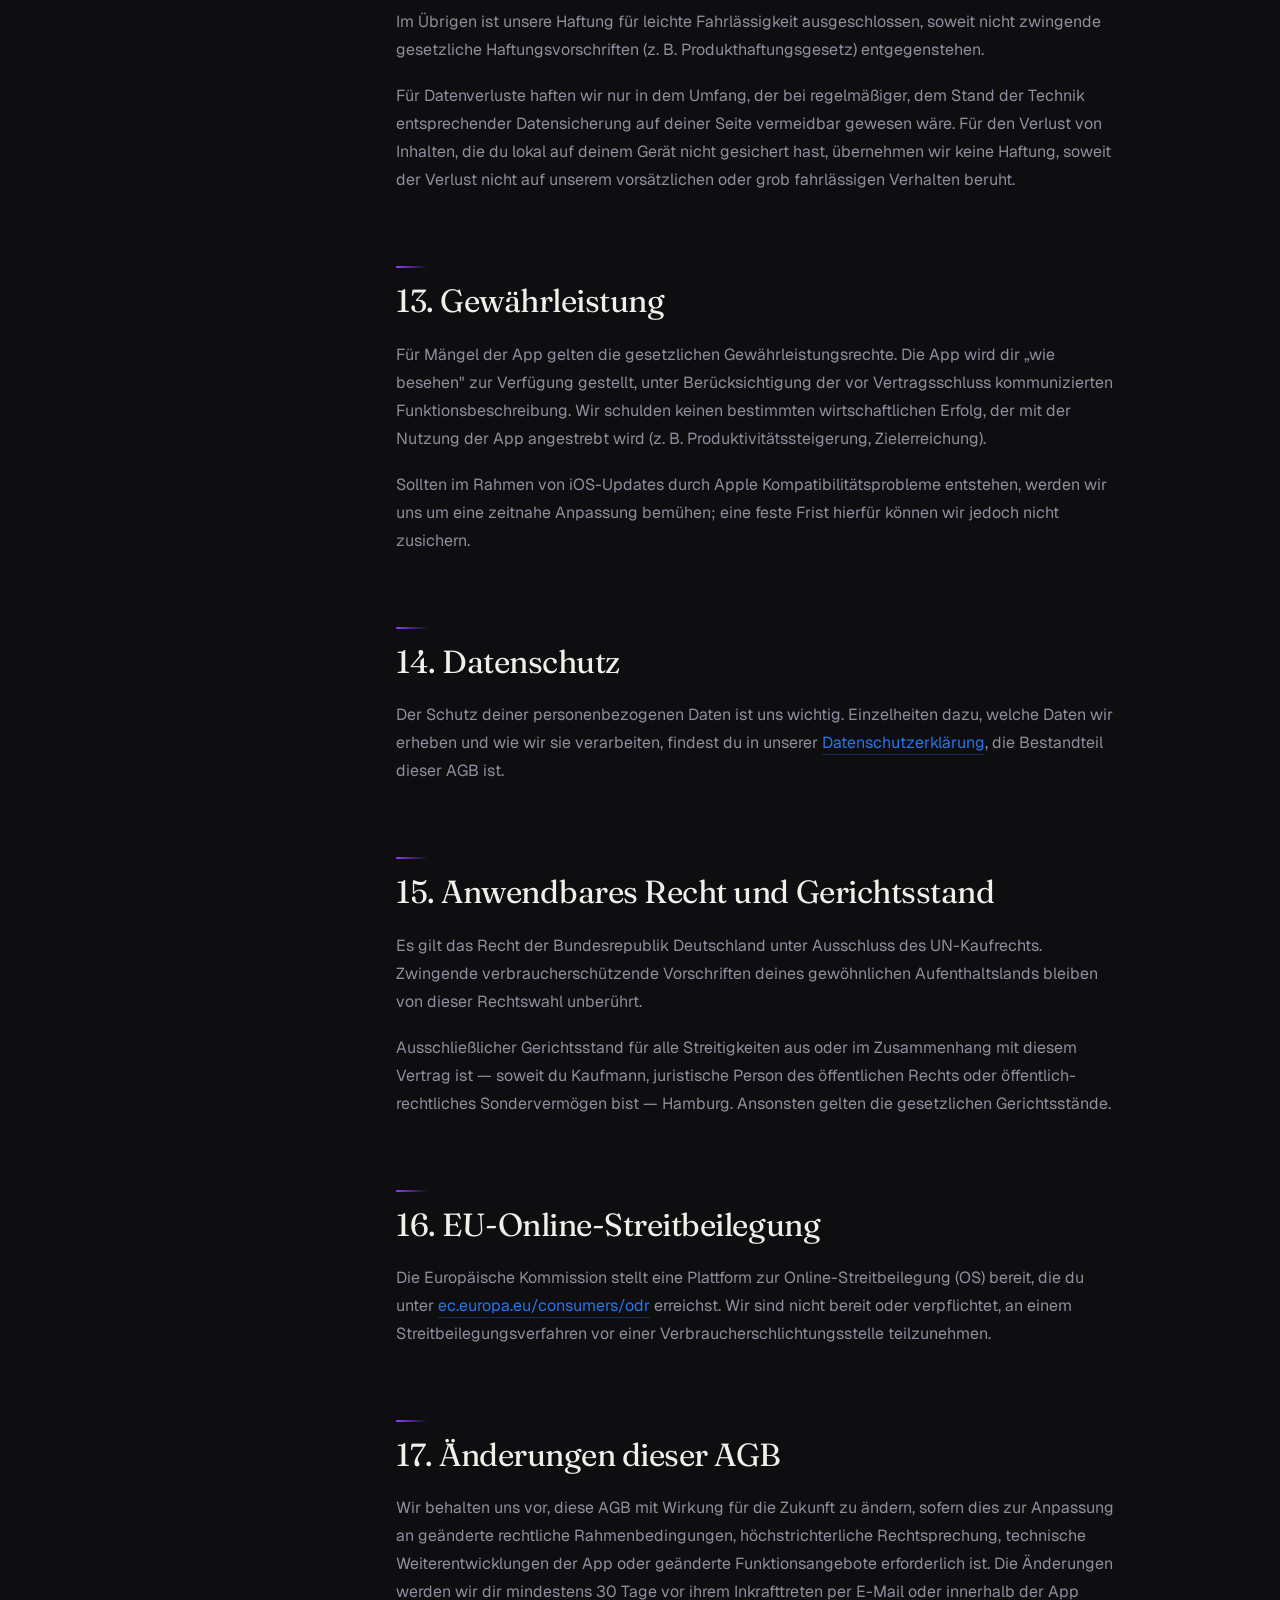
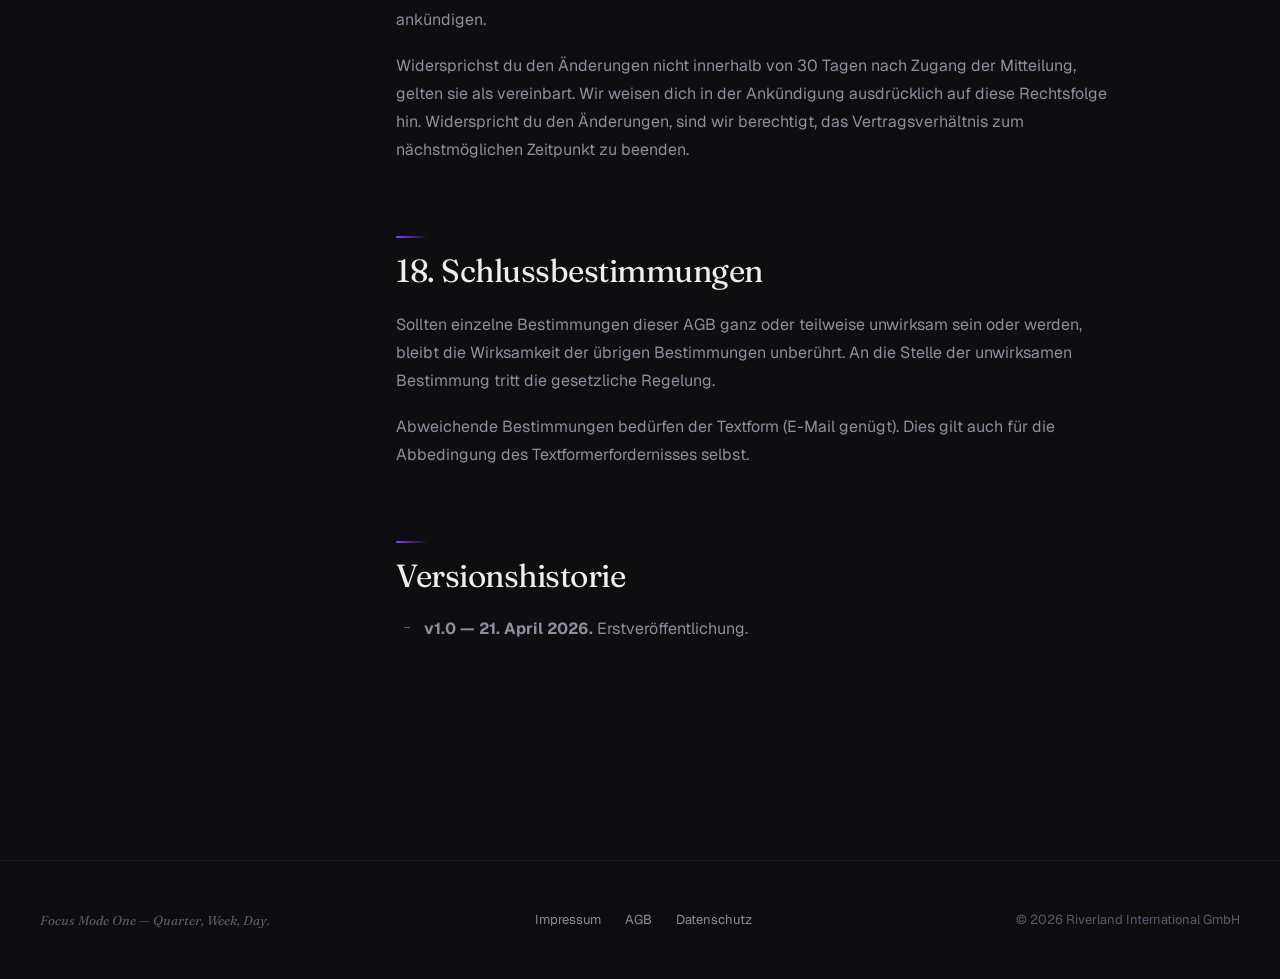
==== commit 0effe6c5: "Add files via upload" ====
--- a/agb.html
+++ b/agb.html
@@ -11,6 +11,8 @@
   <link rel="preconnect" href="https://fonts.gstatic.com" crossorigin />
   <link rel="stylesheet" href="https://fonts.googleapis.com/css2?family=Fraunces:ital,opsz,wght@0,9..144,300..600;1,9..144,300..600&family=Geist:wght@400;450;500;600&display=swap" />
 
+  <link rel="icon" type="image/png" href="assets/icon.png" />
+  <link rel="apple-touch-icon" href="assets/icon.png" />
   <link rel="stylesheet" href="assets/styles.css" />
 </head>
 <body>
@@ -18,7 +20,7 @@
   <header class="site-header">
     <div class="site-header__inner">
       <a href="index.html" class="site-header__brand" aria-label="Focus Mode One">
-        <span class="brand-mark" aria-hidden="true"><span></span></span>
+        <img src="assets/icon.png" alt="" width="28" height="28" style="width:28px;height:28px;border-radius:7px;vertical-align:middle;margin-right:10px;display:inline-block" />
         Focus Mode One
       </a>
       <nav class="site-header__nav" aria-label="Rechtliches">
@@ -166,7 +168,7 @@
       <div class="callout callout--primary">
         <h3 style="margin-top:0">Widerrufsbelehrung</h3>
         <p><strong>Widerrufsrecht.</strong> Du hast das Recht, binnen 14 Tagen ohne Angabe von Gründen diesen Vertrag zu widerrufen. Die Widerrufsfrist beträgt 14 Tage ab dem Tag des Vertragsabschlusses.</p>
-        <p>Um dein Widerrufsrecht auszuüben, musst du uns (<strong>Riverland International GmbH</strong>, Hangstraße 11, 21075 Hamburg, E-Mail: <a href="mailto:hey@ogasia.de">hey@ogasia.de</a>) mittels einer eindeutigen Erklärung (z. B. per E-Mail) über deinen Entschluss, diesen Vertrag zu widerrufen, informieren. Zur Wahrung der Widerrufsfrist reicht es aus, dass du die Mitteilung vor Ablauf der Widerrufsfrist absendest.</p>
+        <p>Um dein Widerrufsrecht auszuüben, musst du uns (<strong>Riverland International GmbH</strong>, Hangstraße 11, 21075 Hamburg, E-Mail: <a href="mailto:hello@focusmode.one">hello@focusmode.one</a>) mittels einer eindeutigen Erklärung (z. B. per E-Mail) über deinen Entschluss, diesen Vertrag zu widerrufen, informieren. Zur Wahrung der Widerrufsfrist reicht es aus, dass du die Mitteilung vor Ablauf der Widerrufsfrist absendest.</p>
         <p><strong>Folgen des Widerrufs.</strong> Wenn du diesen Vertrag widerrufst, haben wir dir alle Zahlungen, die wir von dir erhalten haben, unverzüglich und spätestens binnen 14 Tagen ab dem Tag zurückzuzahlen, an dem die Mitteilung über deinen Widerruf bei uns eingegangen ist. Für diese Rückzahlung verwenden wir dasselbe Zahlungsmittel, das du bei der ursprünglichen Transaktion eingesetzt hast. In keinem Fall werden dir wegen dieser Rückzahlung Entgelte berechnet.</p>
       </div>
 
@@ -182,7 +184,7 @@
       <p>Wenn du den Vertrag widerrufen willst, kannst du dieses Formular ausfüllen und an uns zurücksenden. Eine formlose Nachricht per E-Mail genügt.</p>
       <div class="callout">
         <p style="font-family:'Geist Mono',ui-monospace,monospace;font-size:13px;line-height:1.7;margin:0;color:var(--text-heading-soft)">
-          An: Riverland International GmbH, Hangstraße 11, 21075 Hamburg, hey@ogasia.de<br /><br />
+          An: Riverland International GmbH, Hangstraße 11, 21075 Hamburg, hello@focusmode.one<br /><br />
           Hiermit widerrufe(n) ich/wir (*) den von mir/uns (*) abgeschlossenen Vertrag über den Kauf der folgenden Dienstleistung:<br /><br />
           — Focus Mode One Abonnement (Tarif und Laufzeit): ____<br />
           — Bestellt am / Erhalten am: ____<br />
--- a/assets/styles.css
+++ b/assets/styles.css
@@ -0,0 +1,628 @@
+/* ==========================================================================
+   Focus Mode One — Legal Pages
+   Shared stylesheet for Impressum & Datenschutzerklärung
+   ========================================================================== */
+
+/* Design tokens ------------------------------------------------------------ */
+:root {
+  /* Surfaces */
+  --surface-page: #0E0E10;
+  --surface-section: #18181C;
+  --surface-card: #222228;
+  --surface-card-hover: #2A2A32;
+
+  /* Typography */
+  --text-heading: #F0EFE8;
+  --text-heading-soft: rgba(240, 239, 232, 0.88);
+  --text-body: #8E8E9E;
+  --text-meta: #5A5A6E;
+  --text-bright: #F0EFE8;
+
+  /* Accents — the three deities */
+  --eos: #FF8C42;           /* Today / Day — warm dawn */
+  --hermes: #2575F0;        /* Week — messenger blue */
+  --athena: #8840FF;        /* Quarter — strategic violet */
+  --athena-hover: #A066FF;
+
+  /* Borders & dividers */
+  --border-subtle: rgba(240, 239, 232, 0.06);
+  --border-medium: rgba(240, 239, 232, 0.12);
+
+  /* Radii */
+  --radius-sm: 8px;
+  --radius-md: 14px;
+  --radius-lg: 20px;
+
+  /* Shadows & glows */
+  --glow-athena: 0 0 0 1px rgba(136, 64, 255, 0.3), 0 8px 32px -8px rgba(136, 64, 255, 0.4);
+  --glow-eos: 0 0 24px -8px rgba(255, 140, 66, 0.5);
+
+  /* Layout */
+  --content-max: 720px;
+  --page-max: 1200px;
+  --sidebar-width: 260px;
+}
+
+/* Reset -------------------------------------------------------------------- */
+*,
+*::before,
+*::after {
+  box-sizing: border-box;
+  margin: 0;
+  padding: 0;
+}
+
+html {
+  scroll-behavior: smooth;
+  scroll-padding-top: 80px;
+}
+
+/* Base --------------------------------------------------------------------- */
+body {
+  font-family: 'Geist', 'Inter', -apple-system, BlinkMacSystemFont, sans-serif;
+  font-size: 16px;
+  line-height: 1.7;
+  color: var(--text-body);
+  background: var(--surface-page);
+  min-height: 100vh;
+  overflow-x: hidden;
+  -webkit-font-smoothing: antialiased;
+  -moz-osx-font-smoothing: grayscale;
+  font-feature-settings: "ss01", "cv01", "cv02";
+}
+
+/* Atmospheric background blobs — subtle, matches app aesthetic */
+body::before {
+  content: '';
+  position: fixed;
+  inset: 0;
+  pointer-events: none;
+  z-index: 0;
+  background:
+    radial-gradient(ellipse 600px 400px at 15% -10%, rgba(136, 64, 255, 0.08), transparent 60%),
+    radial-gradient(ellipse 500px 300px at 85% 110%, rgba(37, 117, 240, 0.06), transparent 60%),
+    radial-gradient(ellipse 400px 200px at 50% 50%, rgba(255, 140, 66, 0.03), transparent 70%);
+}
+
+/* Header ------------------------------------------------------------------- */
+.site-header {
+  position: sticky;
+  top: 0;
+  z-index: 50;
+  backdrop-filter: blur(24px) saturate(1.2);
+  -webkit-backdrop-filter: blur(24px) saturate(1.2);
+  background: rgba(14, 14, 16, 0.72);
+  border-bottom: 1px solid var(--border-subtle);
+}
+
+.site-header__inner {
+  max-width: var(--page-max);
+  margin: 0 auto;
+  padding: 18px 32px;
+  display: flex;
+  align-items: center;
+  justify-content: space-between;
+  gap: 24px;
+}
+
+.site-header__brand {
+  display: flex;
+  align-items: center;
+  gap: 12px;
+  text-decoration: none;
+  color: var(--text-heading);
+  font-family: 'Fraunces', Georgia, serif;
+  font-weight: 500;
+  font-size: 18px;
+  letter-spacing: -0.01em;
+}
+
+.brand-mark {
+  width: 28px;
+  height: 28px;
+  position: relative;
+  display: grid;
+  place-items: center;
+}
+
+.brand-mark::before,
+.brand-mark::after,
+.brand-mark > span {
+  content: '';
+  position: absolute;
+  border-radius: 50%;
+  transition: transform 0.4s cubic-bezier(0.4, 0, 0.2, 1);
+}
+
+.brand-mark::before {
+  width: 10px;
+  height: 10px;
+  background: var(--eos);
+  top: 3px;
+  left: 3px;
+}
+
+.brand-mark > span {
+  width: 10px;
+  height: 10px;
+  background: var(--hermes);
+  top: 3px;
+  right: 3px;
+}
+
+.brand-mark::after {
+  width: 10px;
+  height: 10px;
+  background: var(--athena);
+  bottom: 3px;
+  left: 9px;
+}
+
+.site-header__brand:hover .brand-mark::before { transform: translate(-1px, -1px); }
+.site-header__brand:hover .brand-mark > span { transform: translate(1px, -1px); }
+.site-header__brand:hover .brand-mark::after { transform: translate(0, 1px); }
+
+.site-header__nav {
+  display: flex;
+  gap: 4px;
+  font-size: 14px;
+}
+
+.site-header__nav a {
+  color: var(--text-body);
+  text-decoration: none;
+  padding: 8px 14px;
+  border-radius: var(--radius-sm);
+  transition: all 0.2s ease;
+  font-weight: 450;
+}
+
+.site-header__nav a:hover {
+  color: var(--text-heading);
+  background: var(--surface-card);
+}
+
+.site-header__nav a.is-active {
+  color: var(--text-heading);
+  background: var(--surface-card);
+}
+
+/* Hero --------------------------------------------------------------------- */
+.page-hero {
+  position: relative;
+  z-index: 1;
+  max-width: var(--page-max);
+  margin: 0 auto;
+  padding: 96px 32px 48px;
+}
+
+.page-hero__eyebrow {
+  display: inline-flex;
+  align-items: center;
+  gap: 8px;
+  padding: 6px 12px;
+  border-radius: 100px;
+  background: rgba(255, 140, 66, 0.12);
+  border: 1px solid rgba(255, 140, 66, 0.22);
+  color: var(--eos);
+  font-size: 12px;
+  font-weight: 500;
+  letter-spacing: 0.02em;
+  text-transform: uppercase;
+  margin-bottom: 24px;
+}
+
+.page-hero__eyebrow::before {
+  content: '';
+  width: 6px;
+  height: 6px;
+  border-radius: 50%;
+  background: var(--eos);
+  box-shadow: var(--glow-eos);
+}
+
+.page-hero__title {
+  font-family: 'Fraunces', Georgia, serif;
+  font-weight: 400;
+  font-size: clamp(40px, 6vw, 72px);
+  line-height: 1.05;
+  letter-spacing: -0.025em;
+  color: var(--text-heading);
+  margin-bottom: 20px;
+  font-variation-settings: "opsz" 144, "SOFT" 50;
+}
+
+.page-hero__title em {
+  font-style: italic;
+  font-weight: 300;
+  color: var(--athena);
+  font-variation-settings: "opsz" 144, "SOFT" 100;
+}
+
+.page-hero__lede {
+  font-size: 18px;
+  line-height: 1.6;
+  color: var(--text-body);
+  max-width: 620px;
+}
+
+.page-hero__meta {
+  display: flex;
+  flex-wrap: wrap;
+  gap: 24px;
+  margin-top: 32px;
+  padding-top: 24px;
+  border-top: 1px solid var(--border-subtle);
+  font-size: 13px;
+  color: var(--text-meta);
+}
+
+.page-hero__meta-item {
+  display: flex;
+  flex-direction: column;
+  gap: 2px;
+}
+
+.page-hero__meta-label {
+  text-transform: uppercase;
+  letter-spacing: 0.08em;
+  font-size: 11px;
+  color: var(--text-meta);
+}
+
+.page-hero__meta-value {
+  color: var(--text-heading-soft);
+  font-size: 14px;
+}
+
+/* Main layout with sticky sidebar ------------------------------------------ */
+.page-layout {
+  position: relative;
+  z-index: 1;
+  max-width: var(--page-max);
+  margin: 0 auto;
+  padding: 32px 32px 120px;
+  display: grid;
+  grid-template-columns: var(--sidebar-width) 1fr;
+  gap: 64px;
+  align-items: start;
+}
+
+/* TOC Sidebar -------------------------------------------------------------- */
+.toc {
+  position: sticky;
+  top: 96px;
+  max-height: calc(100vh - 120px);
+  overflow-y: auto;
+  padding-right: 12px;
+  font-size: 13px;
+}
+
+.toc::-webkit-scrollbar { width: 4px; }
+.toc::-webkit-scrollbar-track { background: transparent; }
+.toc::-webkit-scrollbar-thumb { background: var(--border-medium); border-radius: 2px; }
+
+.toc__label {
+  text-transform: uppercase;
+  font-size: 11px;
+  letter-spacing: 0.1em;
+  color: var(--text-meta);
+  margin-bottom: 16px;
+  font-weight: 500;
+}
+
+.toc__list {
+  list-style: none;
+  display: flex;
+  flex-direction: column;
+  gap: 2px;
+}
+
+.toc__list a {
+  display: block;
+  padding: 7px 14px;
+  color: var(--text-body);
+  text-decoration: none;
+  border-left: 2px solid transparent;
+  margin-left: -16px;
+  padding-left: 14px;
+  transition: all 0.2s ease;
+  line-height: 1.4;
+}
+
+.toc__list a:hover {
+  color: var(--text-heading);
+  border-left-color: var(--border-medium);
+}
+
+.toc__list a.is-active {
+  color: var(--athena);
+  border-left-color: var(--athena);
+  background: linear-gradient(90deg, rgba(136, 64, 255, 0.08), transparent);
+}
+
+/* Content ------------------------------------------------------------------ */
+.content {
+  max-width: var(--content-max);
+  min-width: 0;
+}
+
+.content h1 {
+  display: none; /* Hero handles H1 */
+}
+
+.content h2 {
+  font-family: 'Fraunces', Georgia, serif;
+  font-weight: 400;
+  font-size: 32px;
+  line-height: 1.2;
+  letter-spacing: -0.015em;
+  color: var(--text-heading);
+  margin-top: 72px;
+  margin-bottom: 20px;
+  padding-top: 16px;
+  scroll-margin-top: 100px;
+  position: relative;
+}
+
+.content h2:first-of-type {
+  margin-top: 16px;
+}
+
+.content h2::before {
+  content: '';
+  position: absolute;
+  top: 0;
+  left: 0;
+  width: 32px;
+  height: 2px;
+  background: linear-gradient(90deg, var(--athena), transparent);
+  border-radius: 2px;
+}
+
+.content h3 {
+  font-family: 'Fraunces', Georgia, serif;
+  font-weight: 500;
+  font-size: 21px;
+  line-height: 1.3;
+  letter-spacing: -0.01em;
+  color: var(--text-heading);
+  margin-top: 40px;
+  margin-bottom: 12px;
+}
+
+.content h4 {
+  font-family: 'Geist', -apple-system, sans-serif;
+  font-weight: 600;
+  font-size: 15px;
+  line-height: 1.4;
+  color: var(--text-heading-soft);
+  margin-top: 28px;
+  margin-bottom: 10px;
+  letter-spacing: 0.005em;
+}
+
+.content p {
+  margin-bottom: 18px;
+  color: var(--text-body);
+  line-height: 1.75;
+}
+
+.content p strong {
+  color: var(--text-heading-soft);
+  font-weight: 600;
+}
+
+.content p em {
+  color: var(--text-heading-soft);
+  font-style: italic;
+}
+
+.content a {
+  color: var(--hermes);
+  text-decoration: none;
+  border-bottom: 1px solid rgba(37, 117, 240, 0.3);
+  transition: all 0.2s ease;
+  padding-bottom: 1px;
+}
+
+.content a:hover {
+  color: #5C9AFF;
+  border-bottom-color: currentColor;
+}
+
+.content ul {
+  margin: 0 0 18px 0;
+  padding-left: 4px;
+  list-style: none;
+}
+
+.content ul li {
+  position: relative;
+  padding-left: 24px;
+  margin-bottom: 10px;
+  color: var(--text-body);
+  line-height: 1.7;
+}
+
+.content ul li::before {
+  content: '';
+  position: absolute;
+  left: 4px;
+  top: 12px;
+  width: 6px;
+  height: 1px;
+  background: var(--text-meta);
+}
+
+/* Capitalized legal text (Widerspruchsrecht paragraphs) -------------------- */
+.content p.uppercase-notice,
+.content p:has(> :only-child) {
+  /* fallback for all-caps DSGVO paragraphs */
+}
+
+.content > p:is([data-uppercase]) {
+  font-size: 13px;
+  letter-spacing: 0.02em;
+  line-height: 1.7;
+  color: var(--text-body);
+  background: var(--surface-section);
+  padding: 20px 24px;
+  border-radius: var(--radius-md);
+  border-left: 2px solid var(--hermes);
+  margin-bottom: 16px;
+}
+
+/* Section callout — used for contact block ---------------------------------*/
+.callout {
+  background: var(--surface-section);
+  border: 1px solid var(--border-subtle);
+  border-radius: var(--radius-md);
+  padding: 24px 28px;
+  margin: 24px 0;
+}
+
+.callout--primary {
+  background: linear-gradient(135deg, rgba(136, 64, 255, 0.08), rgba(37, 117, 240, 0.04));
+  border: 1px solid rgba(136, 64, 255, 0.2);
+}
+
+/* Footer ------------------------------------------------------------------- */
+.site-footer {
+  position: relative;
+  z-index: 1;
+  border-top: 1px solid var(--border-subtle);
+  margin-top: 80px;
+  padding: 48px 32px;
+  background: rgba(14, 14, 16, 0.4);
+}
+
+.site-footer__inner {
+  max-width: var(--page-max);
+  margin: 0 auto;
+  display: flex;
+  flex-wrap: wrap;
+  justify-content: space-between;
+  align-items: center;
+  gap: 24px;
+  font-size: 13px;
+  color: var(--text-meta);
+}
+
+.site-footer__links {
+  display: flex;
+  gap: 24px;
+}
+
+.site-footer__links a {
+  color: var(--text-body);
+  text-decoration: none;
+  transition: color 0.2s ease;
+}
+
+.site-footer__links a:hover {
+  color: var(--text-heading);
+}
+
+.site-footer__tagline {
+  font-family: 'Fraunces', Georgia, serif;
+  font-style: italic;
+  color: var(--text-meta);
+}
+
+/* Responsive --------------------------------------------------------------- */
+@media (max-width: 960px) {
+  .page-layout {
+    grid-template-columns: 1fr;
+    gap: 32px;
+    padding: 24px 24px 80px;
+  }
+
+  .toc {
+    position: static;
+    max-height: none;
+    padding: 20px 24px;
+    background: var(--surface-section);
+    border-radius: var(--radius-md);
+    border: 1px solid var(--border-subtle);
+  }
+
+  .toc details summary {
+    cursor: pointer;
+    list-style: none;
+    display: flex;
+    align-items: center;
+    justify-content: space-between;
+    color: var(--text-heading-soft);
+    font-weight: 500;
+  }
+
+  .toc details summary::-webkit-details-marker { display: none; }
+
+  .toc details summary::after {
+    content: '↓';
+    color: var(--text-meta);
+    transition: transform 0.2s ease;
+  }
+
+  .toc details[open] summary::after { transform: rotate(180deg); }
+
+  .toc__list {
+    margin-top: 16px;
+  }
+
+  .page-hero {
+    padding: 56px 24px 32px;
+  }
+
+  .page-hero__title {
+    font-size: clamp(36px, 8vw, 56px);
+  }
+}
+
+@media (max-width: 640px) {
+  .site-header__inner {
+    padding: 14px 20px;
+  }
+
+  .site-header__nav {
+    font-size: 13px;
+  }
+
+  .site-header__nav a {
+    padding: 6px 10px;
+  }
+
+  .page-hero {
+    padding: 48px 20px 24px;
+  }
+
+  .page-layout {
+    padding: 16px 20px 64px;
+  }
+
+  .content h2 {
+    font-size: 26px;
+    margin-top: 56px;
+  }
+
+  .content h3 {
+    font-size: 19px;
+  }
+}
+
+/* Reduced motion ----------------------------------------------------------- */
+@media (prefers-reduced-motion: reduce) {
+  *, *::before, *::after {
+    animation-duration: 0.01ms !important;
+    transition-duration: 0.01ms !important;
+  }
+
+  html { scroll-behavior: auto; }
+}
+
+/* Selection ---------------------------------------------------------------- */
+::selection {
+  background: rgba(136, 64, 255, 0.35);
+  color: var(--text-bright);
+}
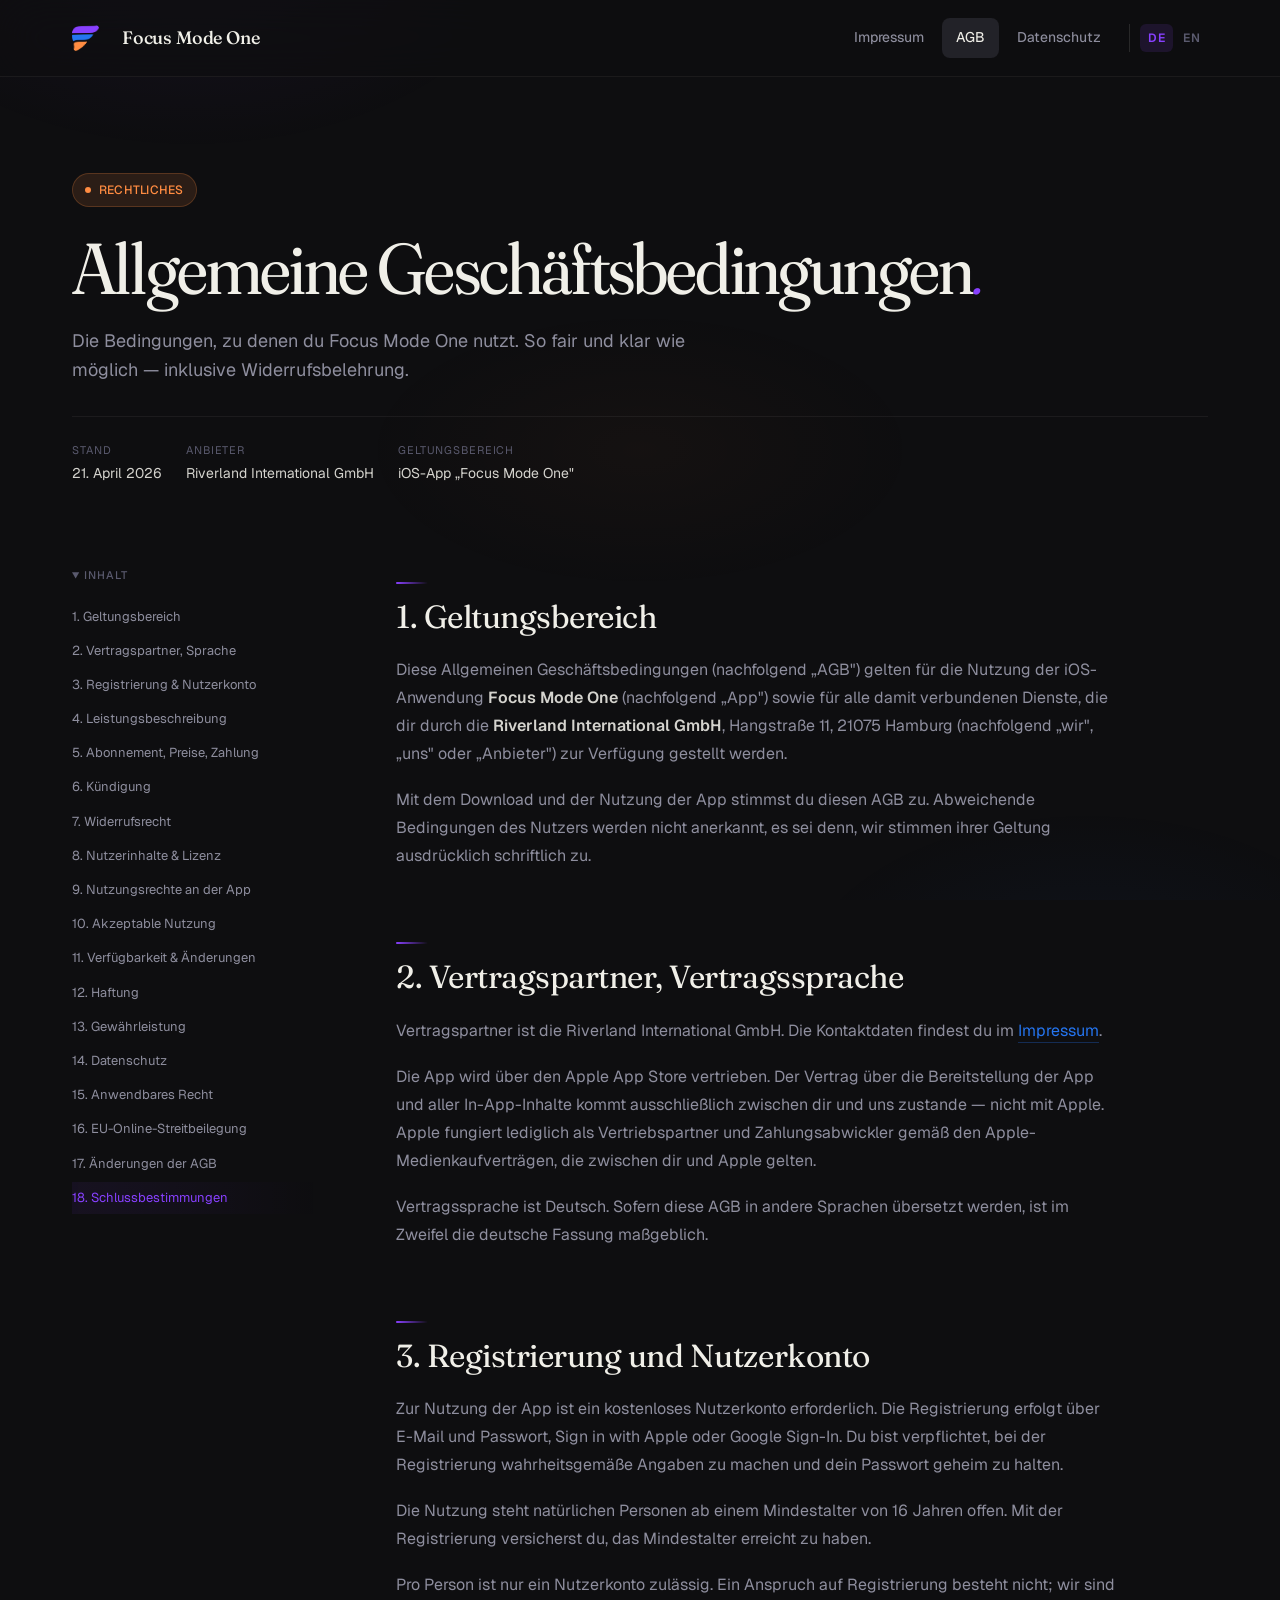
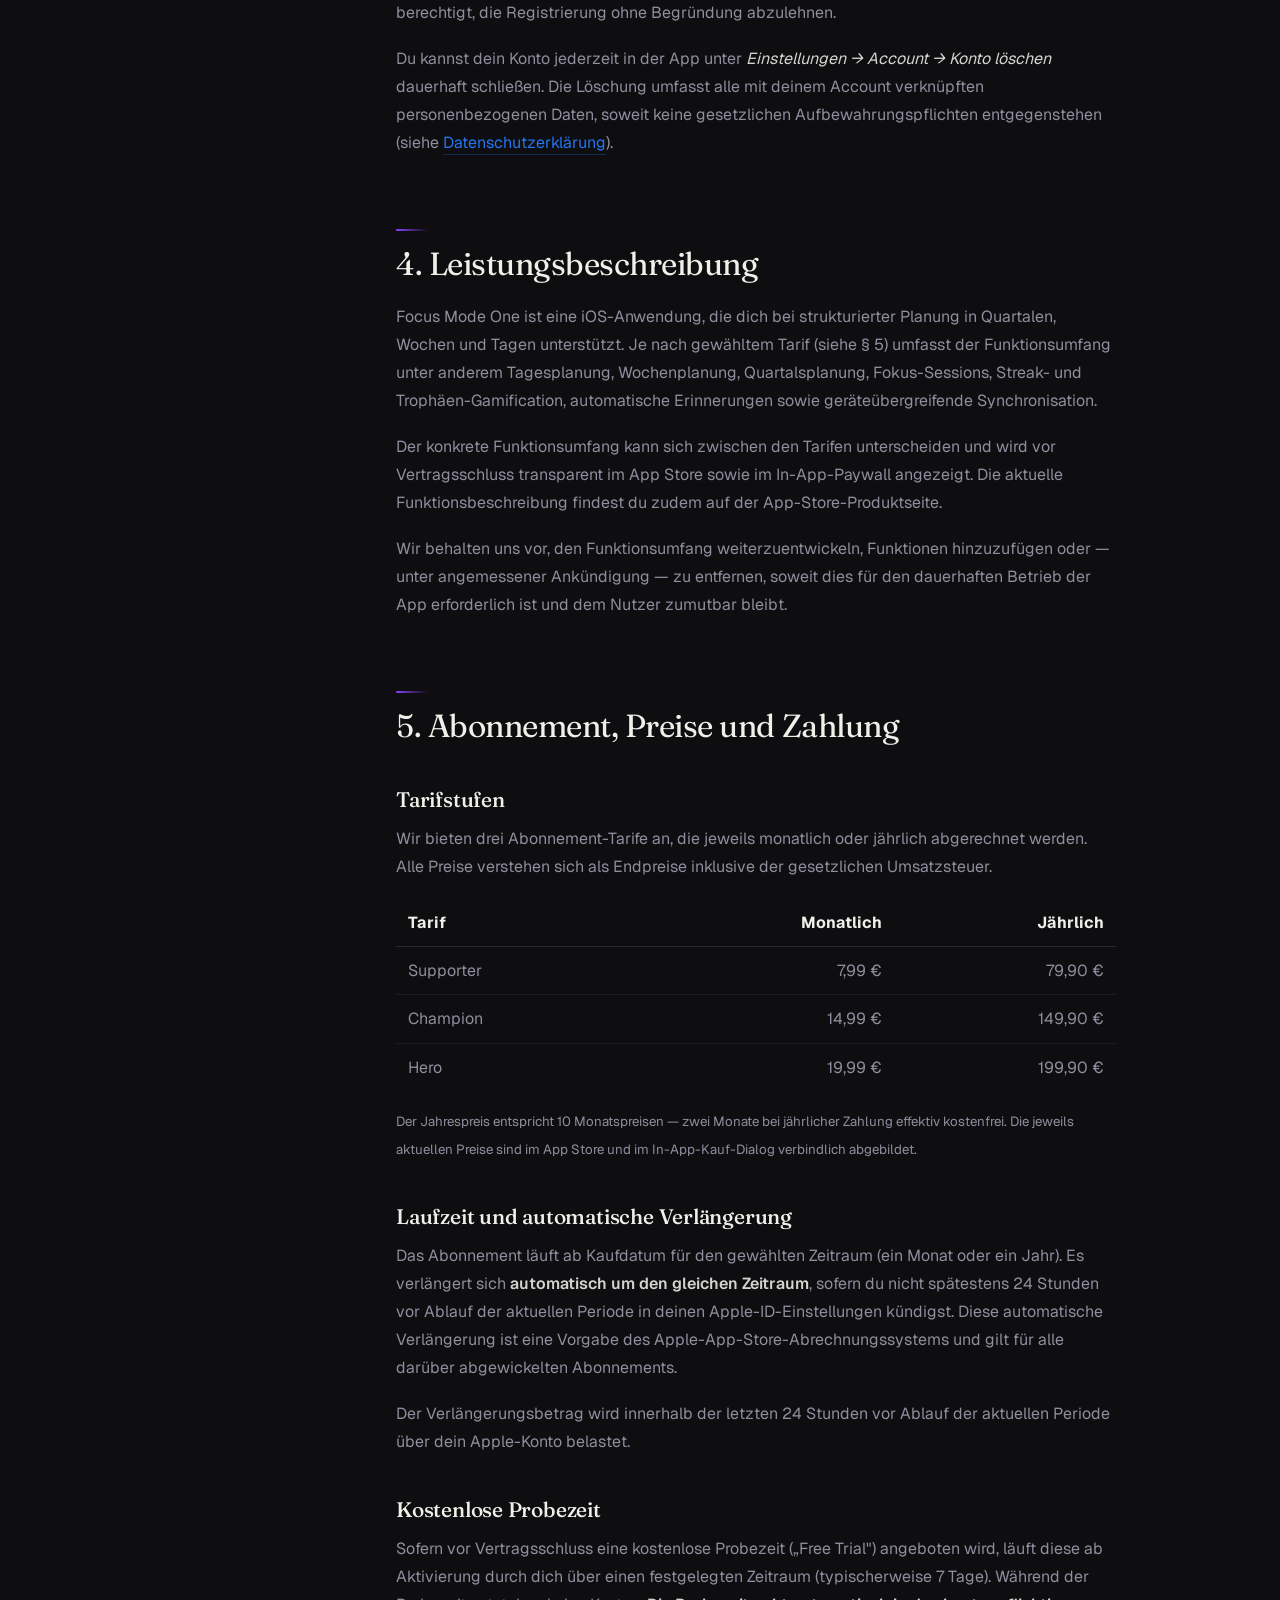
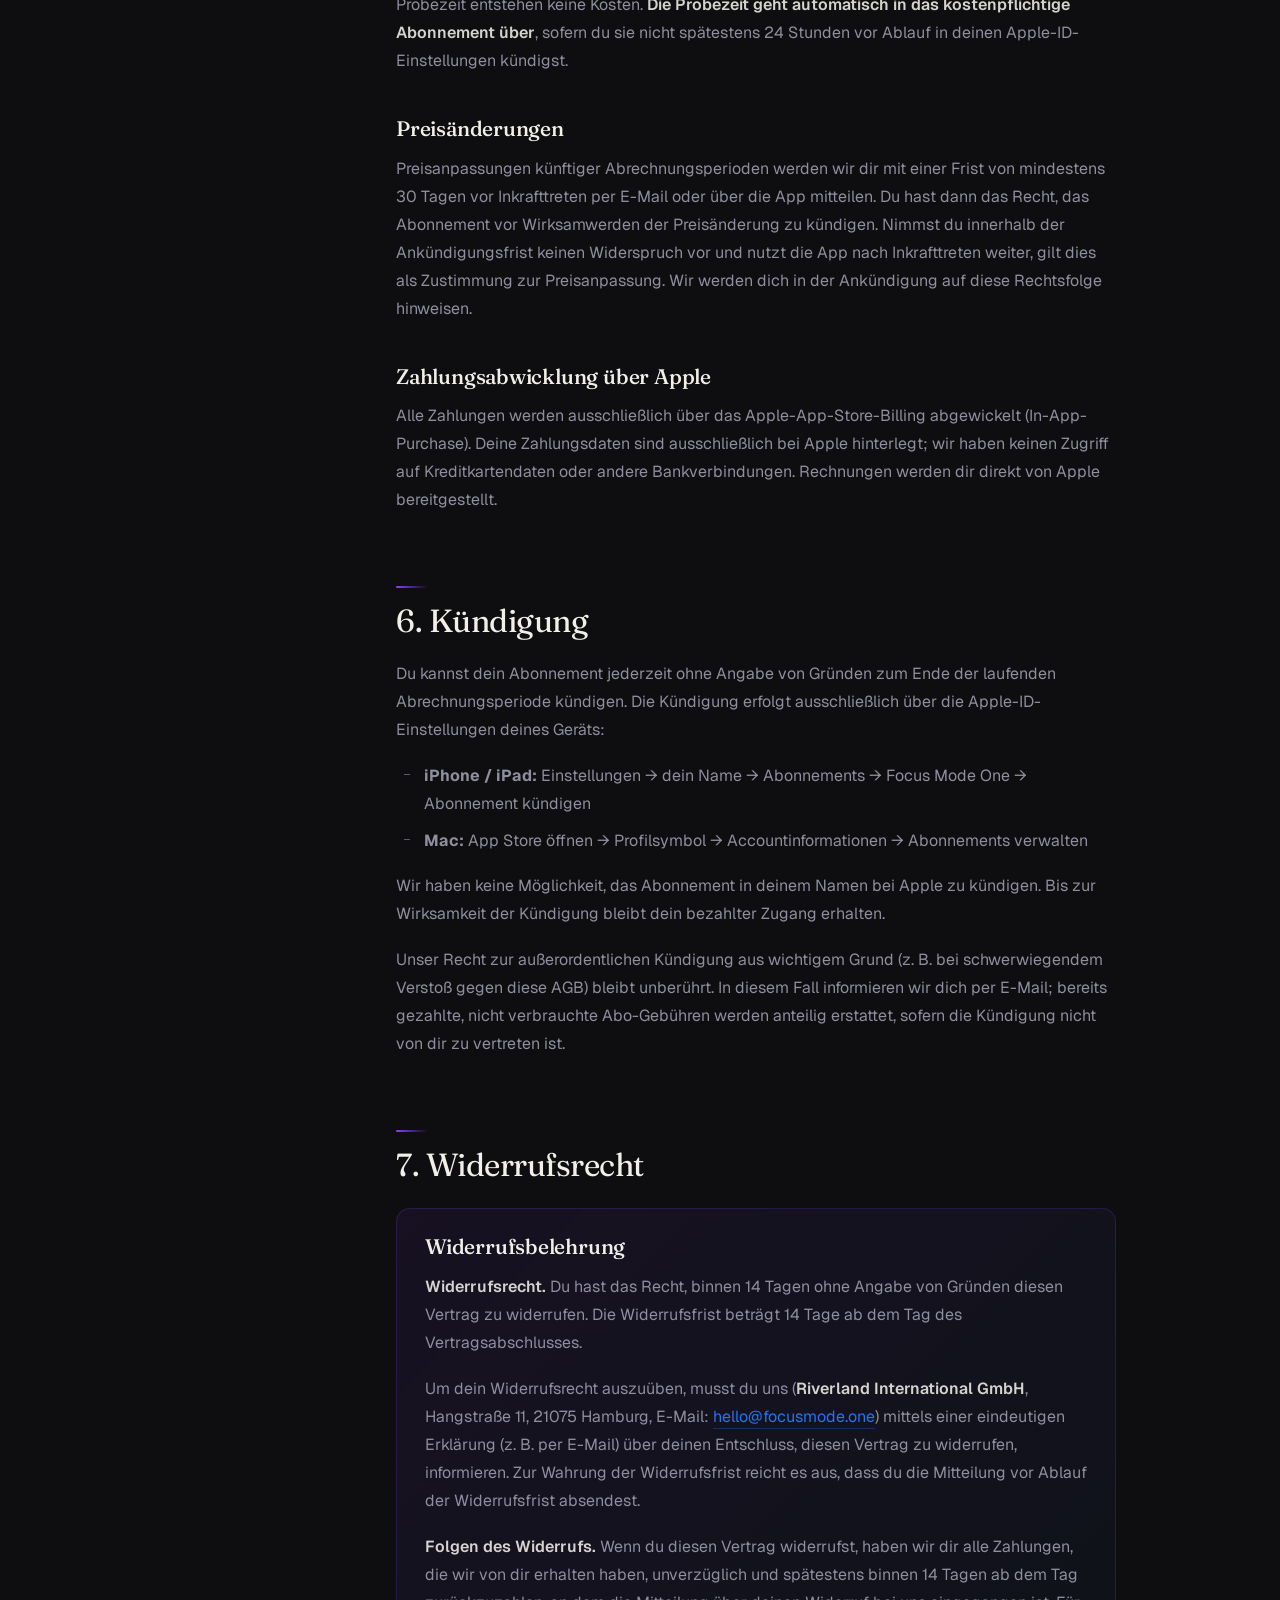
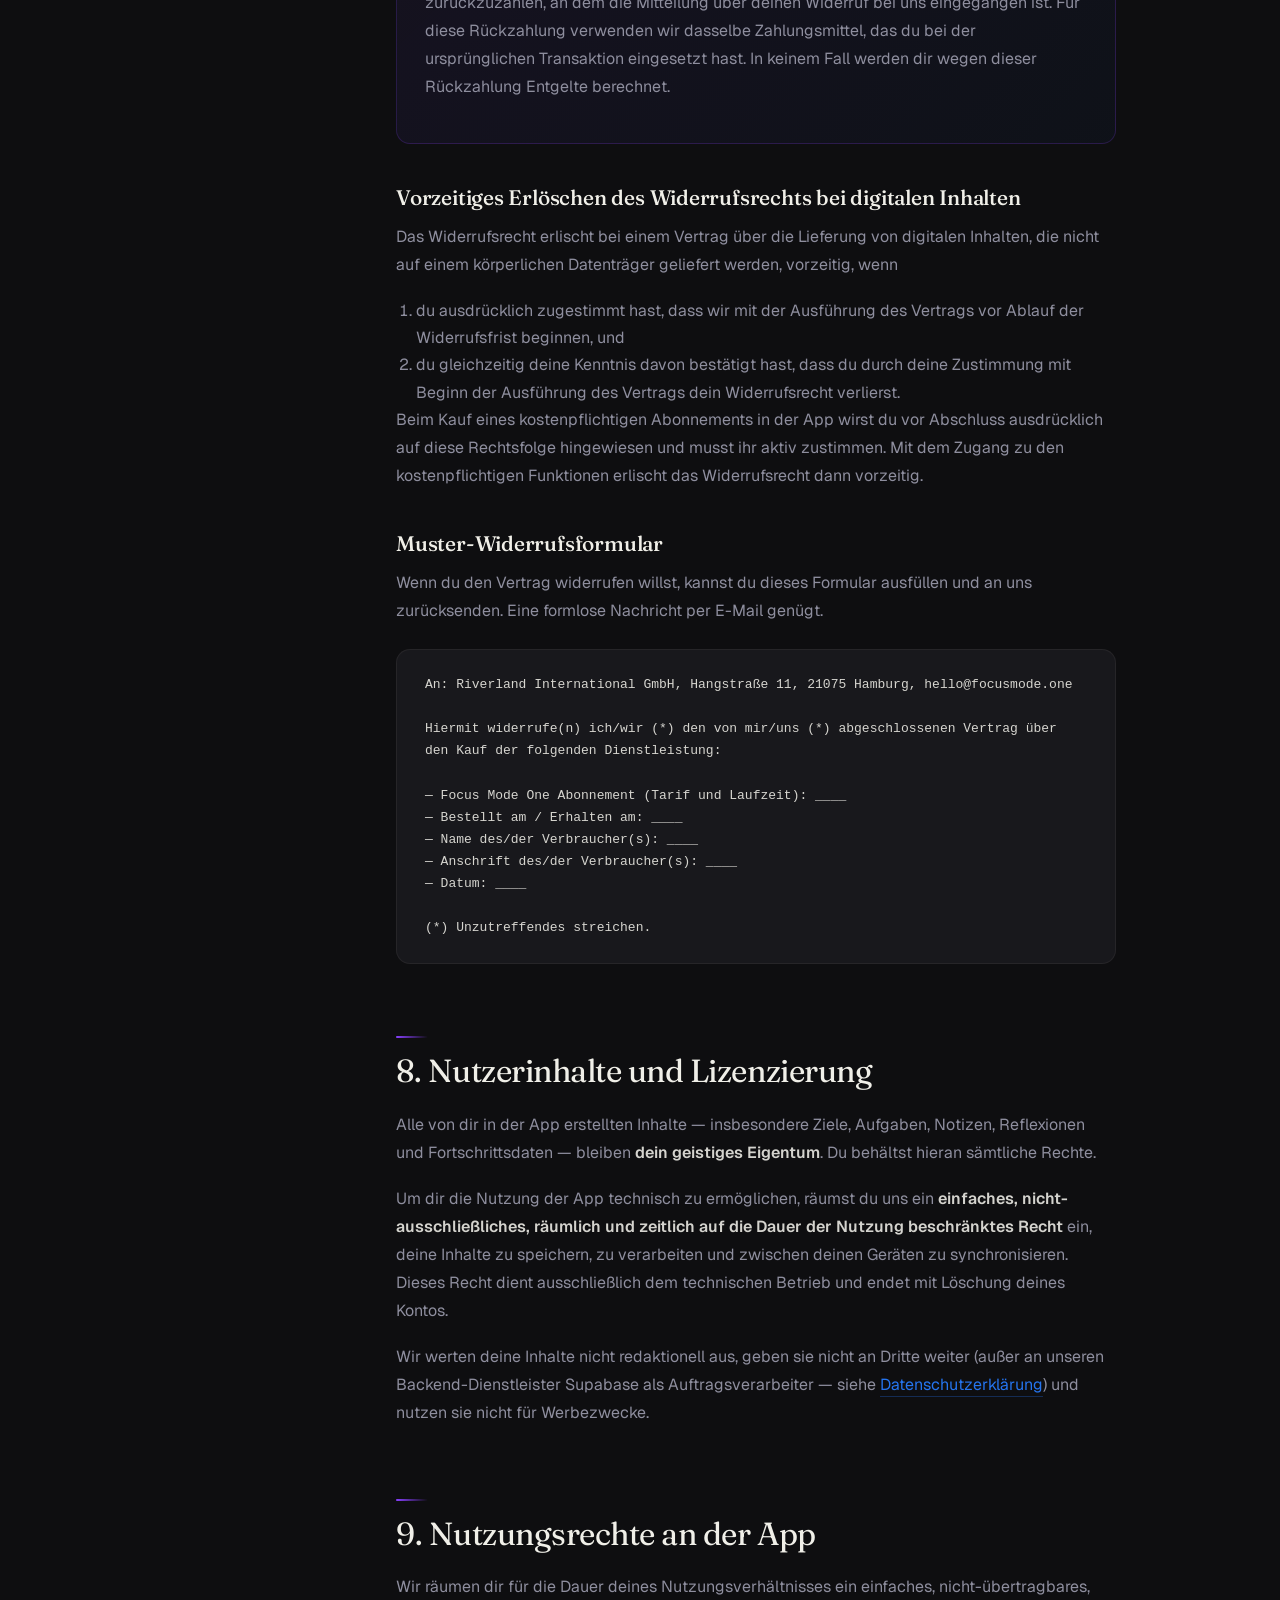
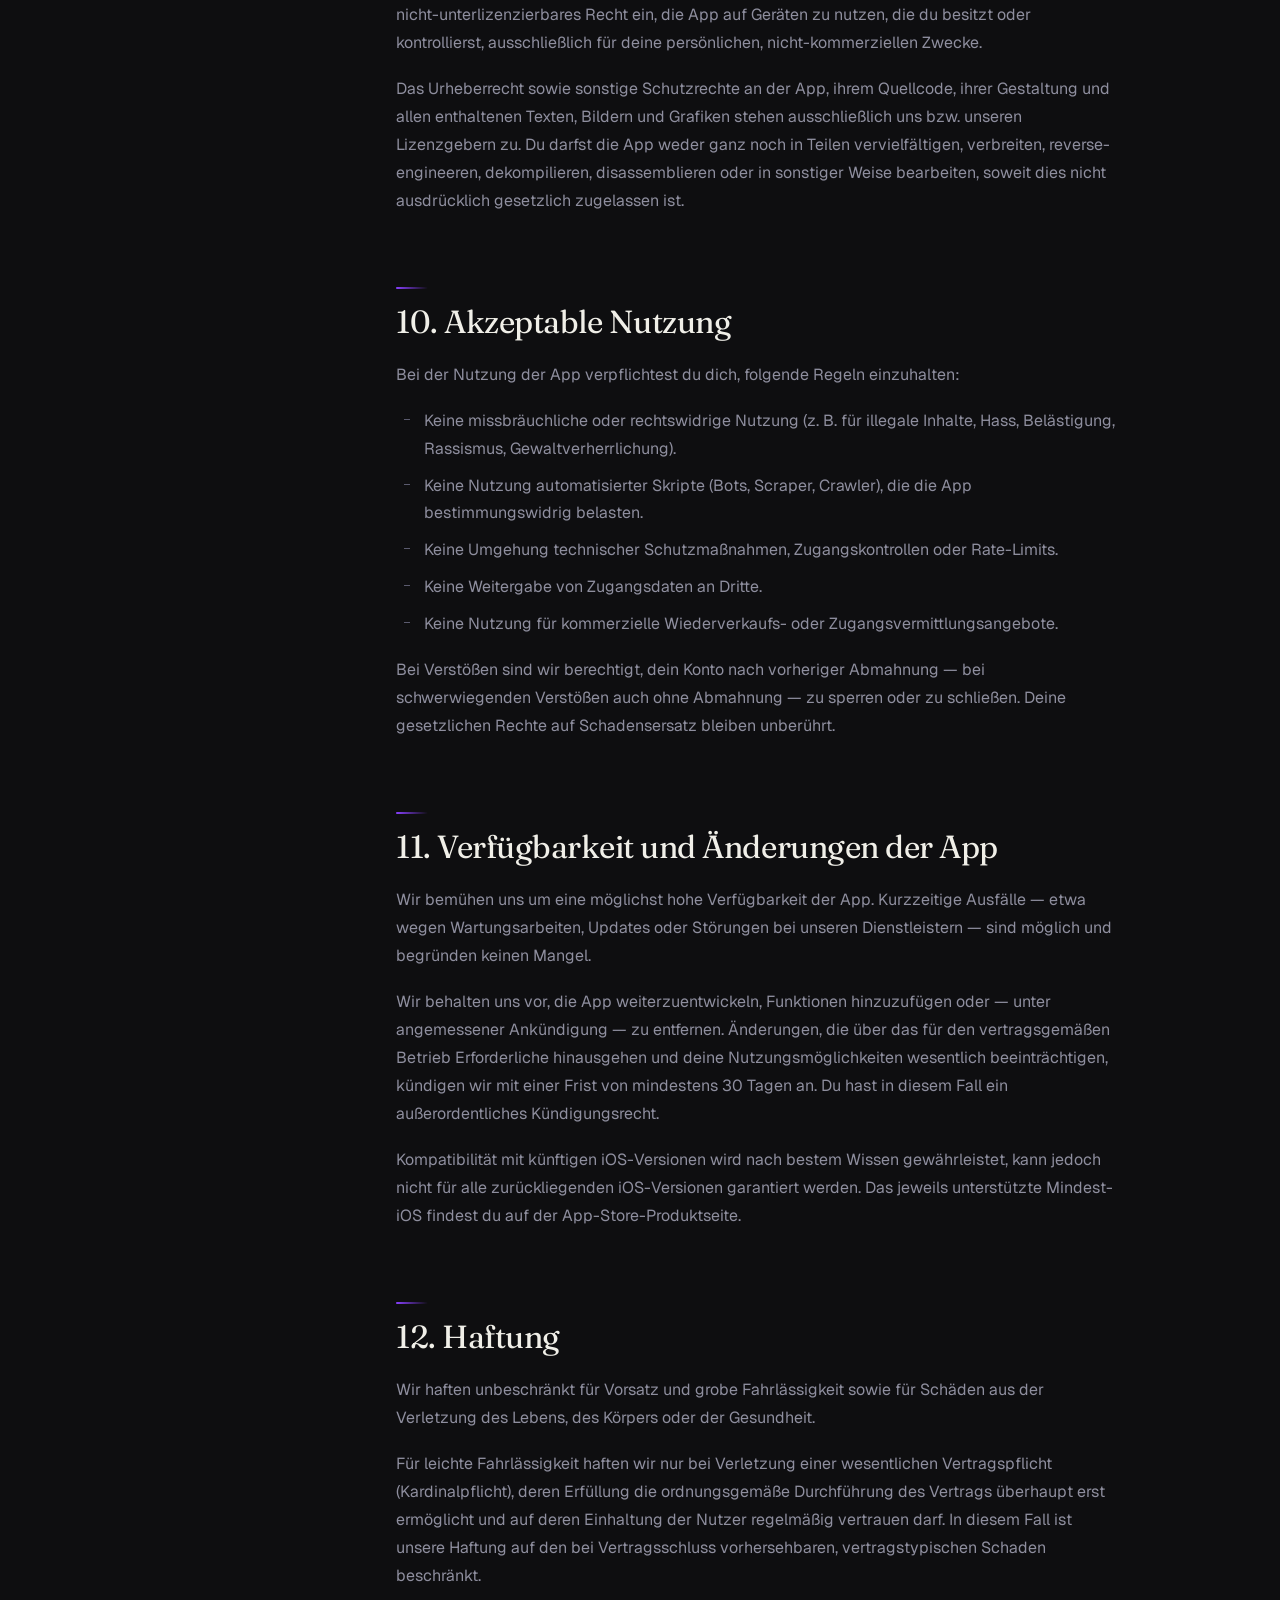
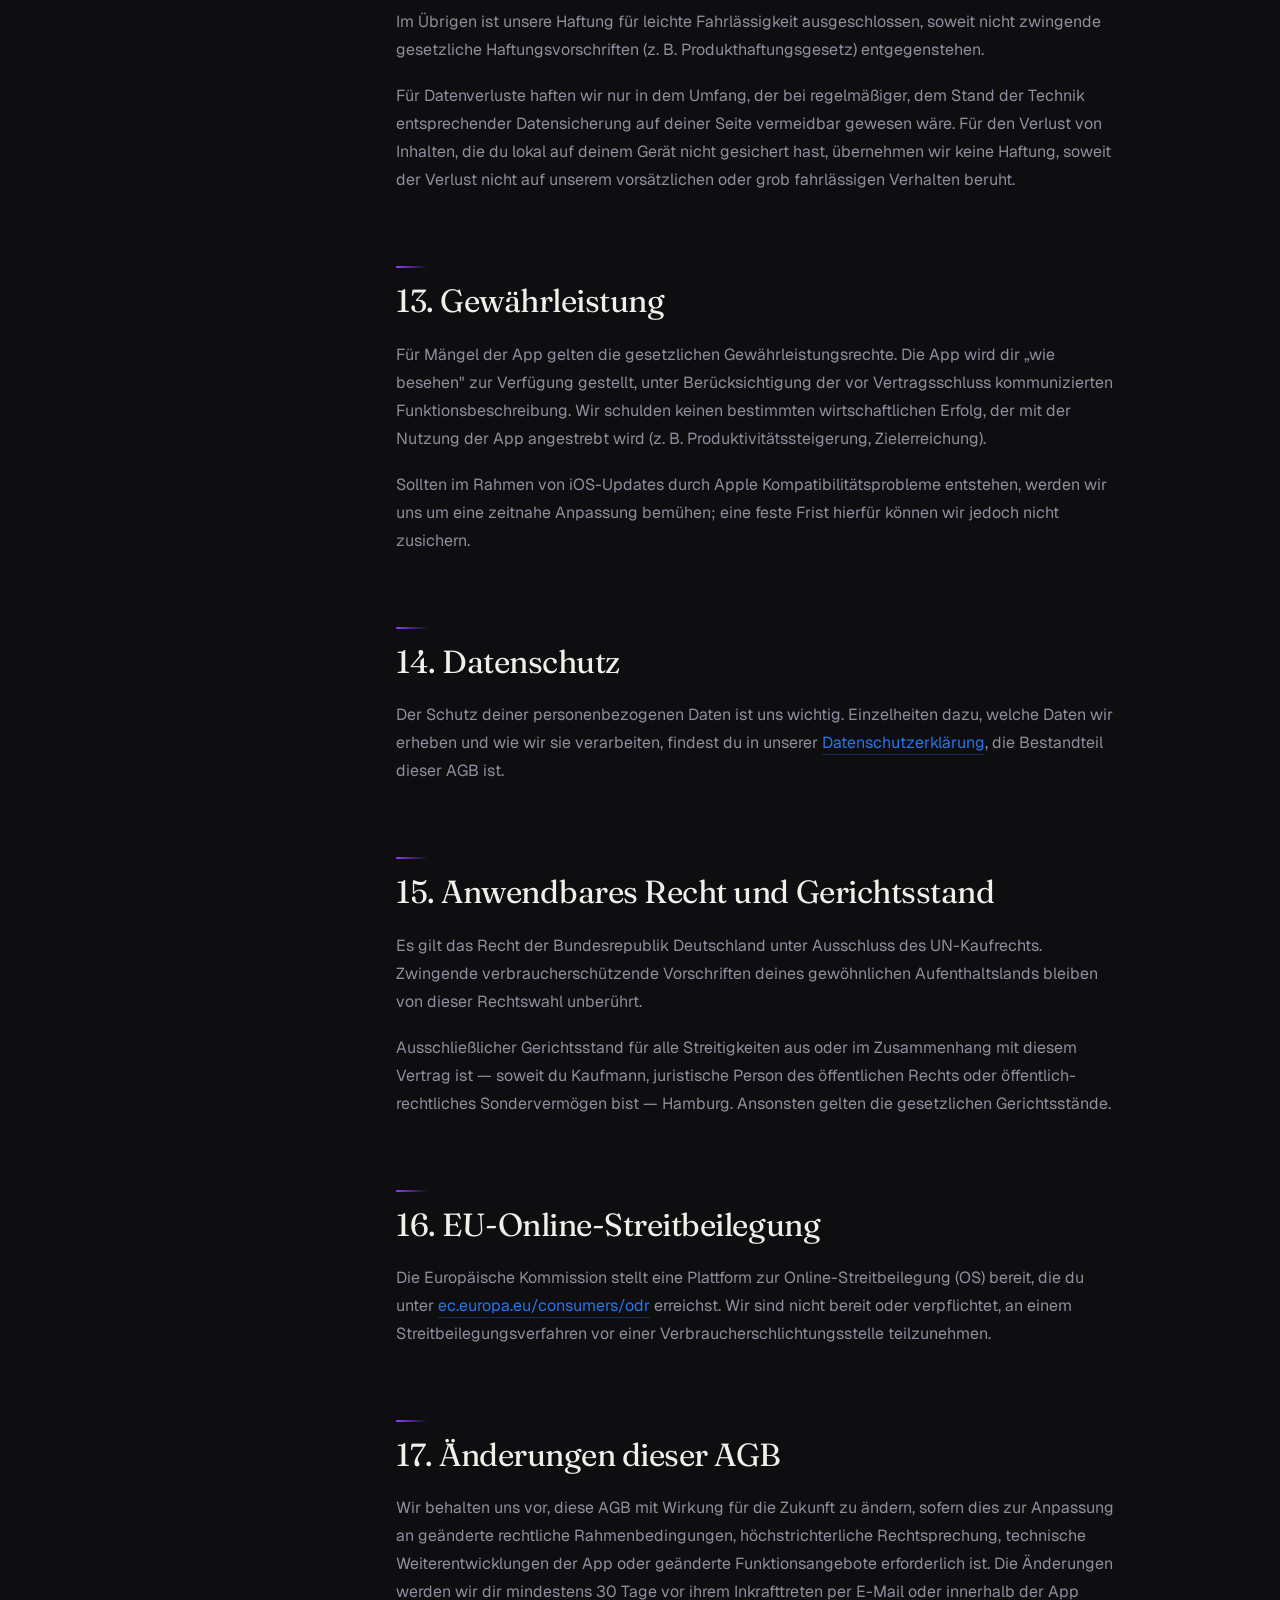
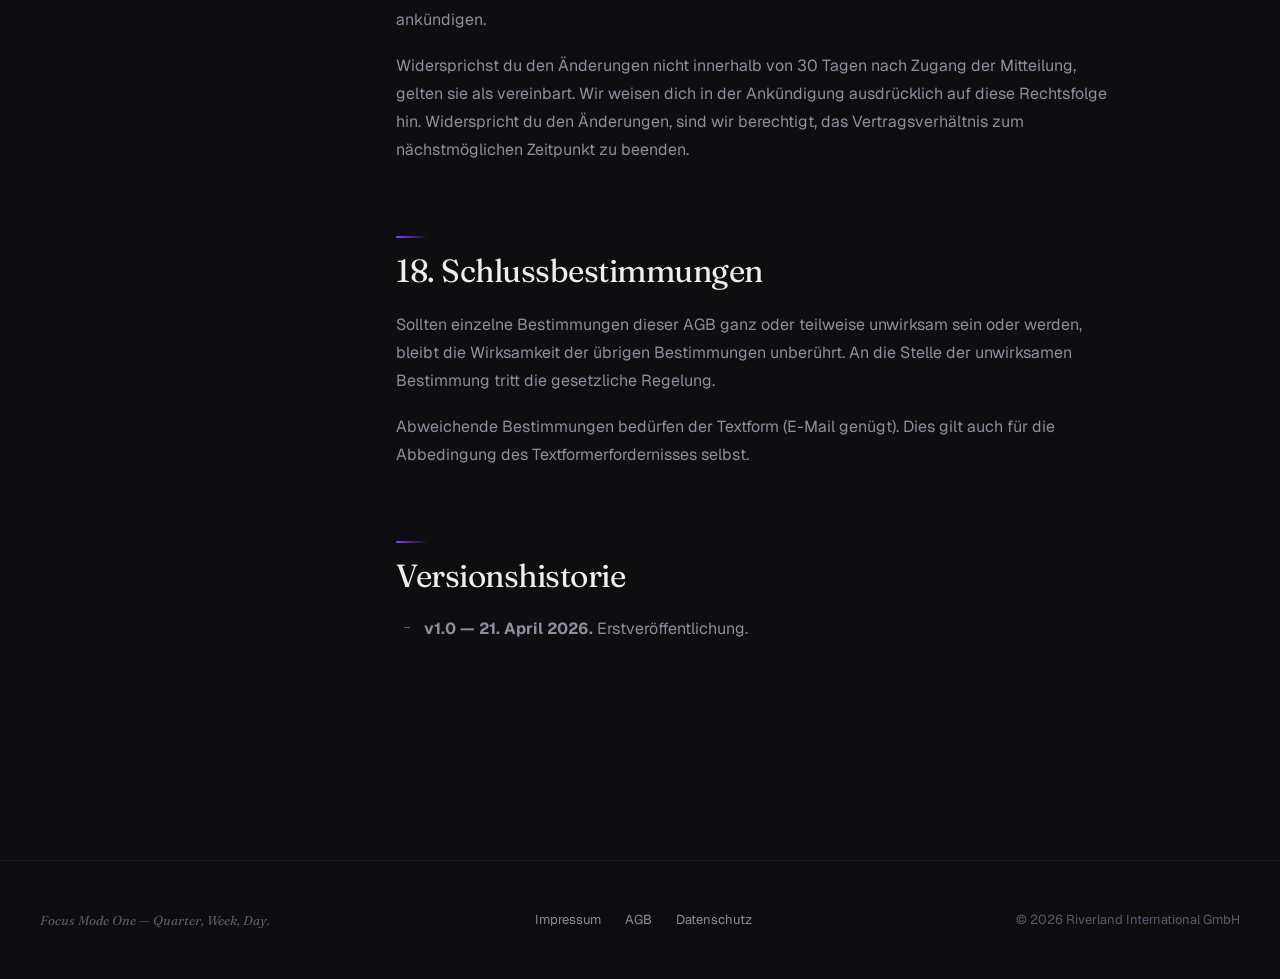
==== commit fd923cfd: "Add files via upload" ====
--- a/agb.html
+++ b/agb.html
@@ -11,8 +11,8 @@
   <link rel="preconnect" href="https://fonts.gstatic.com" crossorigin />
   <link rel="stylesheet" href="https://fonts.googleapis.com/css2?family=Fraunces:ital,opsz,wght@0,9..144,300..600;1,9..144,300..600&family=Geist:wght@400;450;500;600&display=swap" />
 
-  <link rel="icon" type="image/png" href="assets/icon.png" />
-  <link rel="apple-touch-icon" href="assets/icon.png" />
+  <link rel="icon" type="image/png" href="assets/icon_transparent.png" />
+  <link rel="apple-touch-icon" href="assets/icon_transparent.png" />
   <link rel="stylesheet" href="assets/styles.css" />
 </head>
 <body>
@@ -20,13 +20,17 @@
   <header class="site-header">
     <div class="site-header__inner">
       <a href="index.html" class="site-header__brand" aria-label="Focus Mode One">
-        <img src="assets/icon.png" alt="" width="28" height="28" style="width:28px;height:28px;border-radius:7px;vertical-align:middle;margin-right:10px;display:inline-block" />
+        <img src="assets/icon_transparent.png" alt="" width="28" height="28" style="width:28px;height:28px;border-radius:7px;vertical-align:middle;margin-right:10px;display:inline-block" />
         Focus Mode One
       </a>
       <nav class="site-header__nav" aria-label="Rechtliches">
         <a href="impressum.html">Impressum</a>
         <a href="agb.html" class="is-active">AGB</a>
         <a href="datenschutz.html">Datenschutz</a>
+        <span style="display:inline-flex;gap:2px;margin-left:10px;padding-left:10px;border-left:1px solid rgba(240,239,232,0.12);align-self:center">
+          <a href="agb.html" style="padding:4px 8px;border-radius:6px;font-size:12px;font-weight:600;letter-spacing:0.04em;color:#8840FF;background:rgba(136,64,255,0.12);text-decoration:none">DE</a>
+          <a href="terms.html" style="padding:4px 8px;border-radius:6px;font-size:12px;font-weight:600;letter-spacing:0.04em;color:#5A5A6E;text-decoration:none">EN</a>
+        </span>
       </nav>
     </div>
   </header>
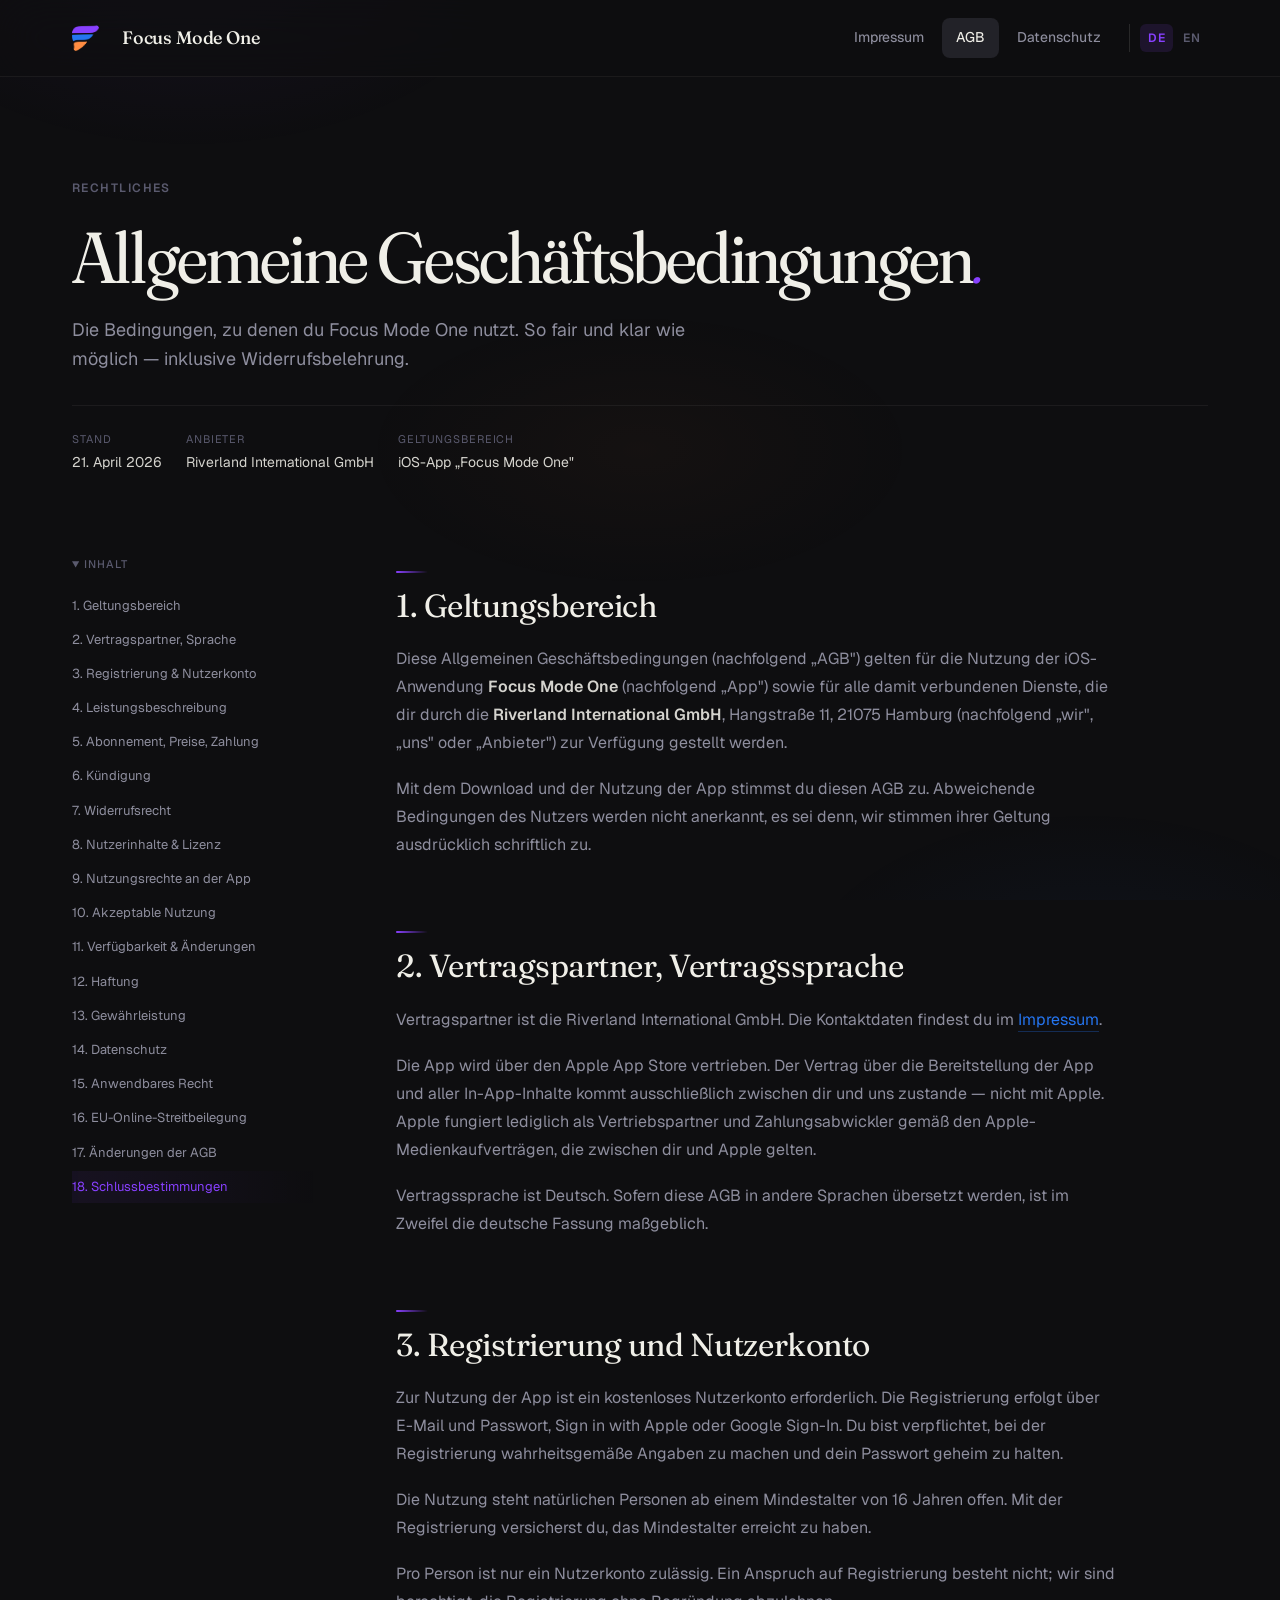
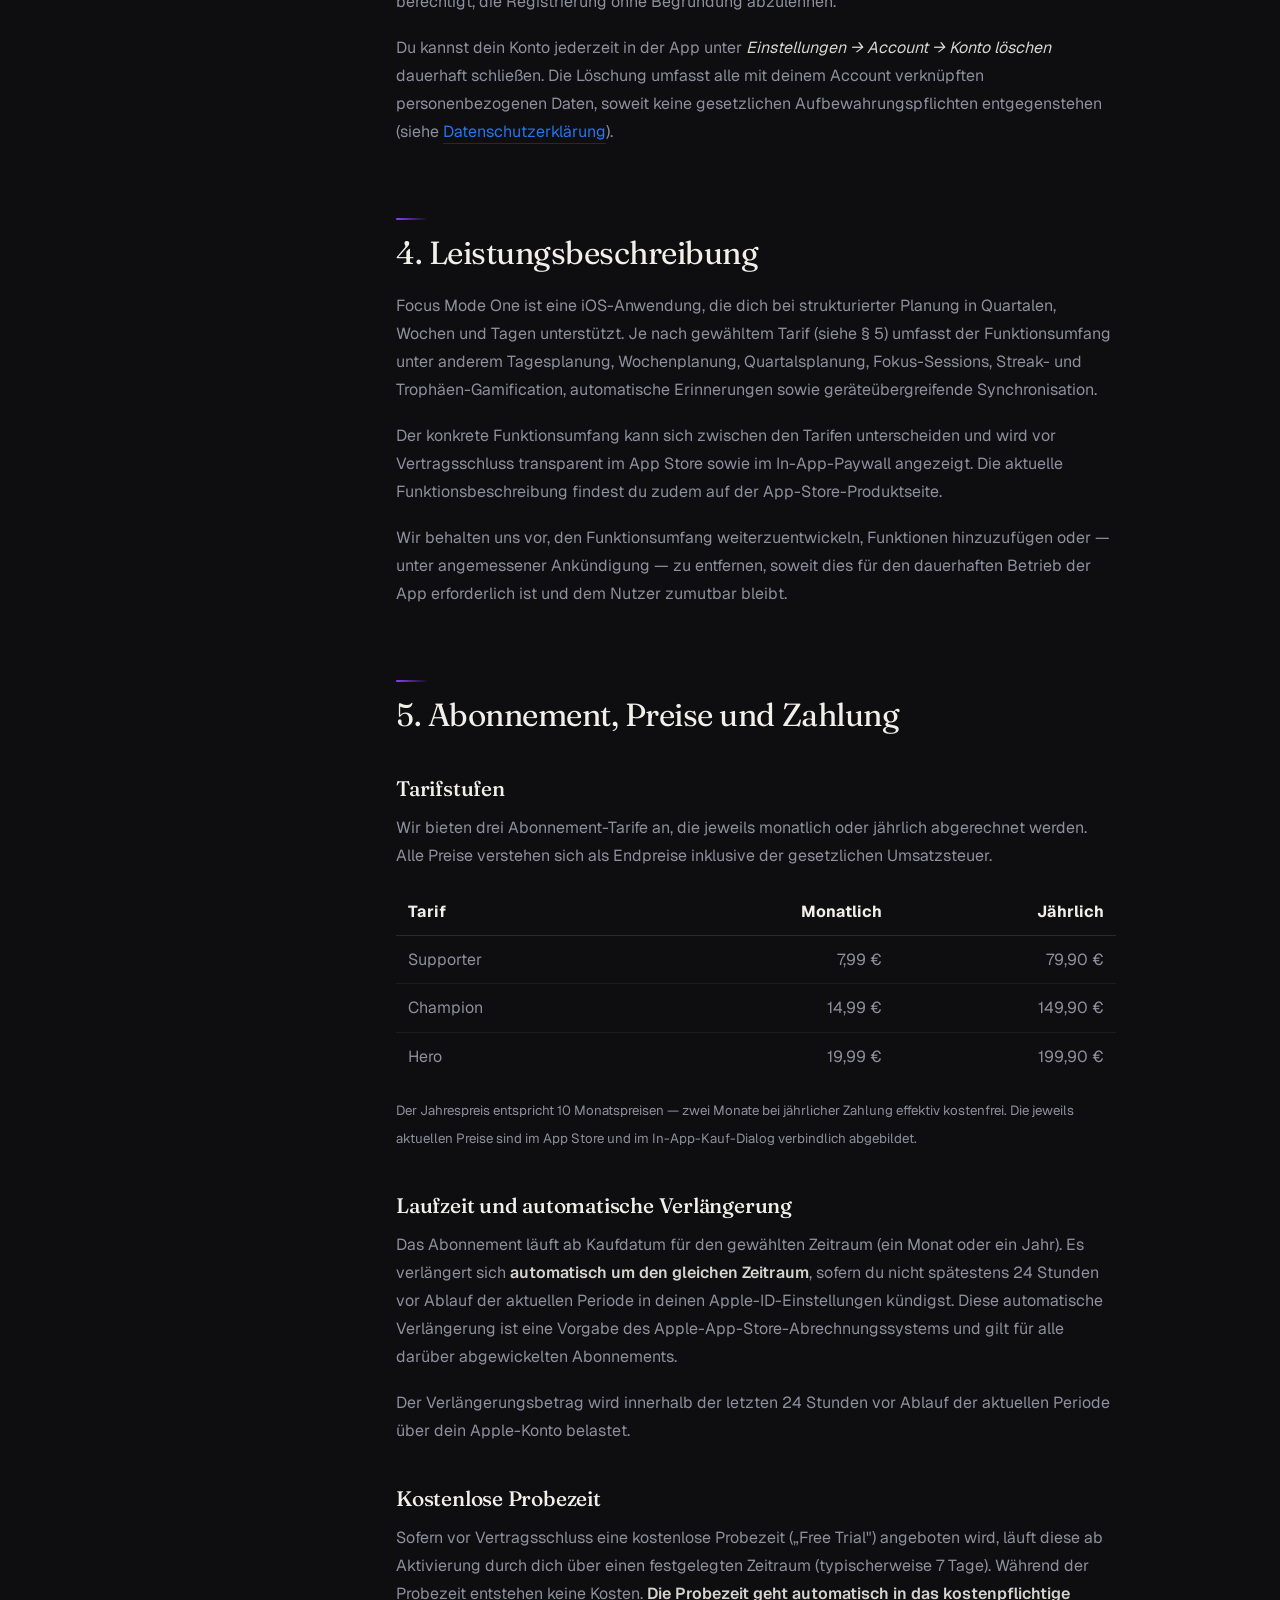
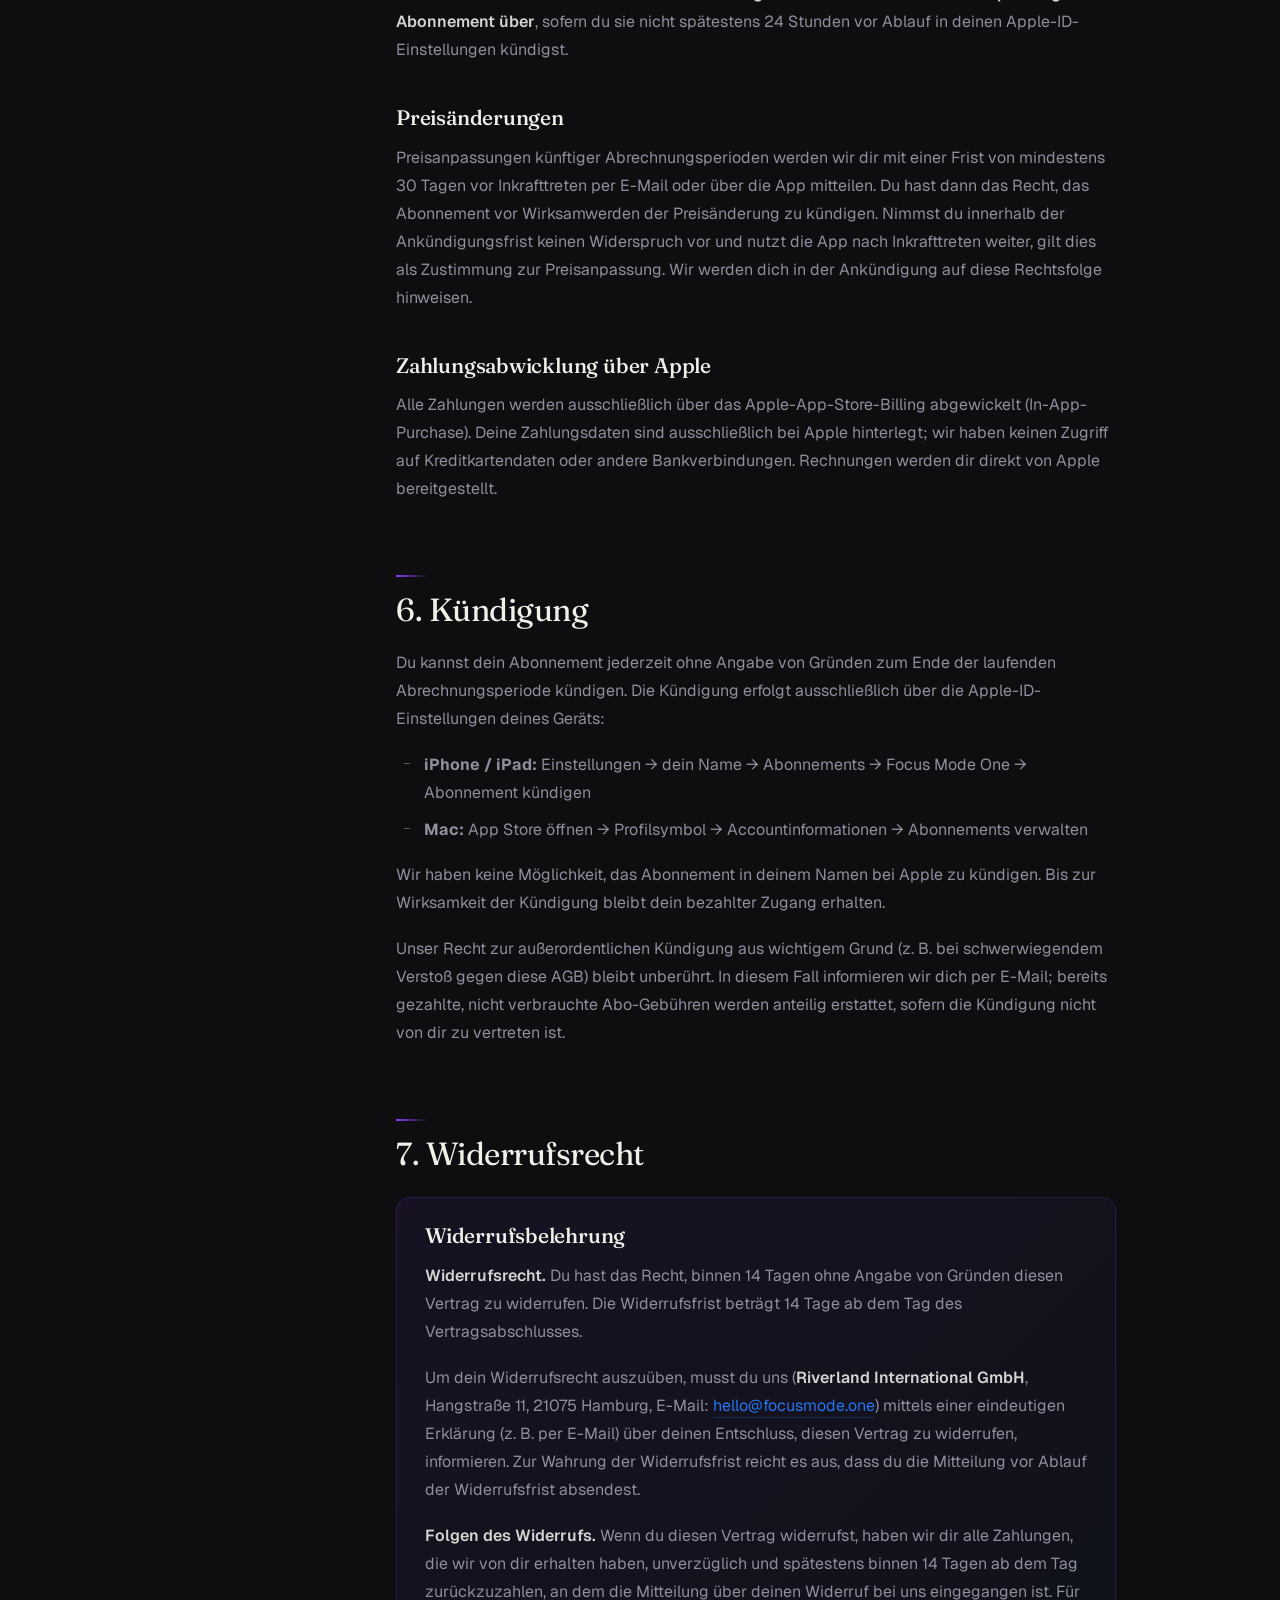
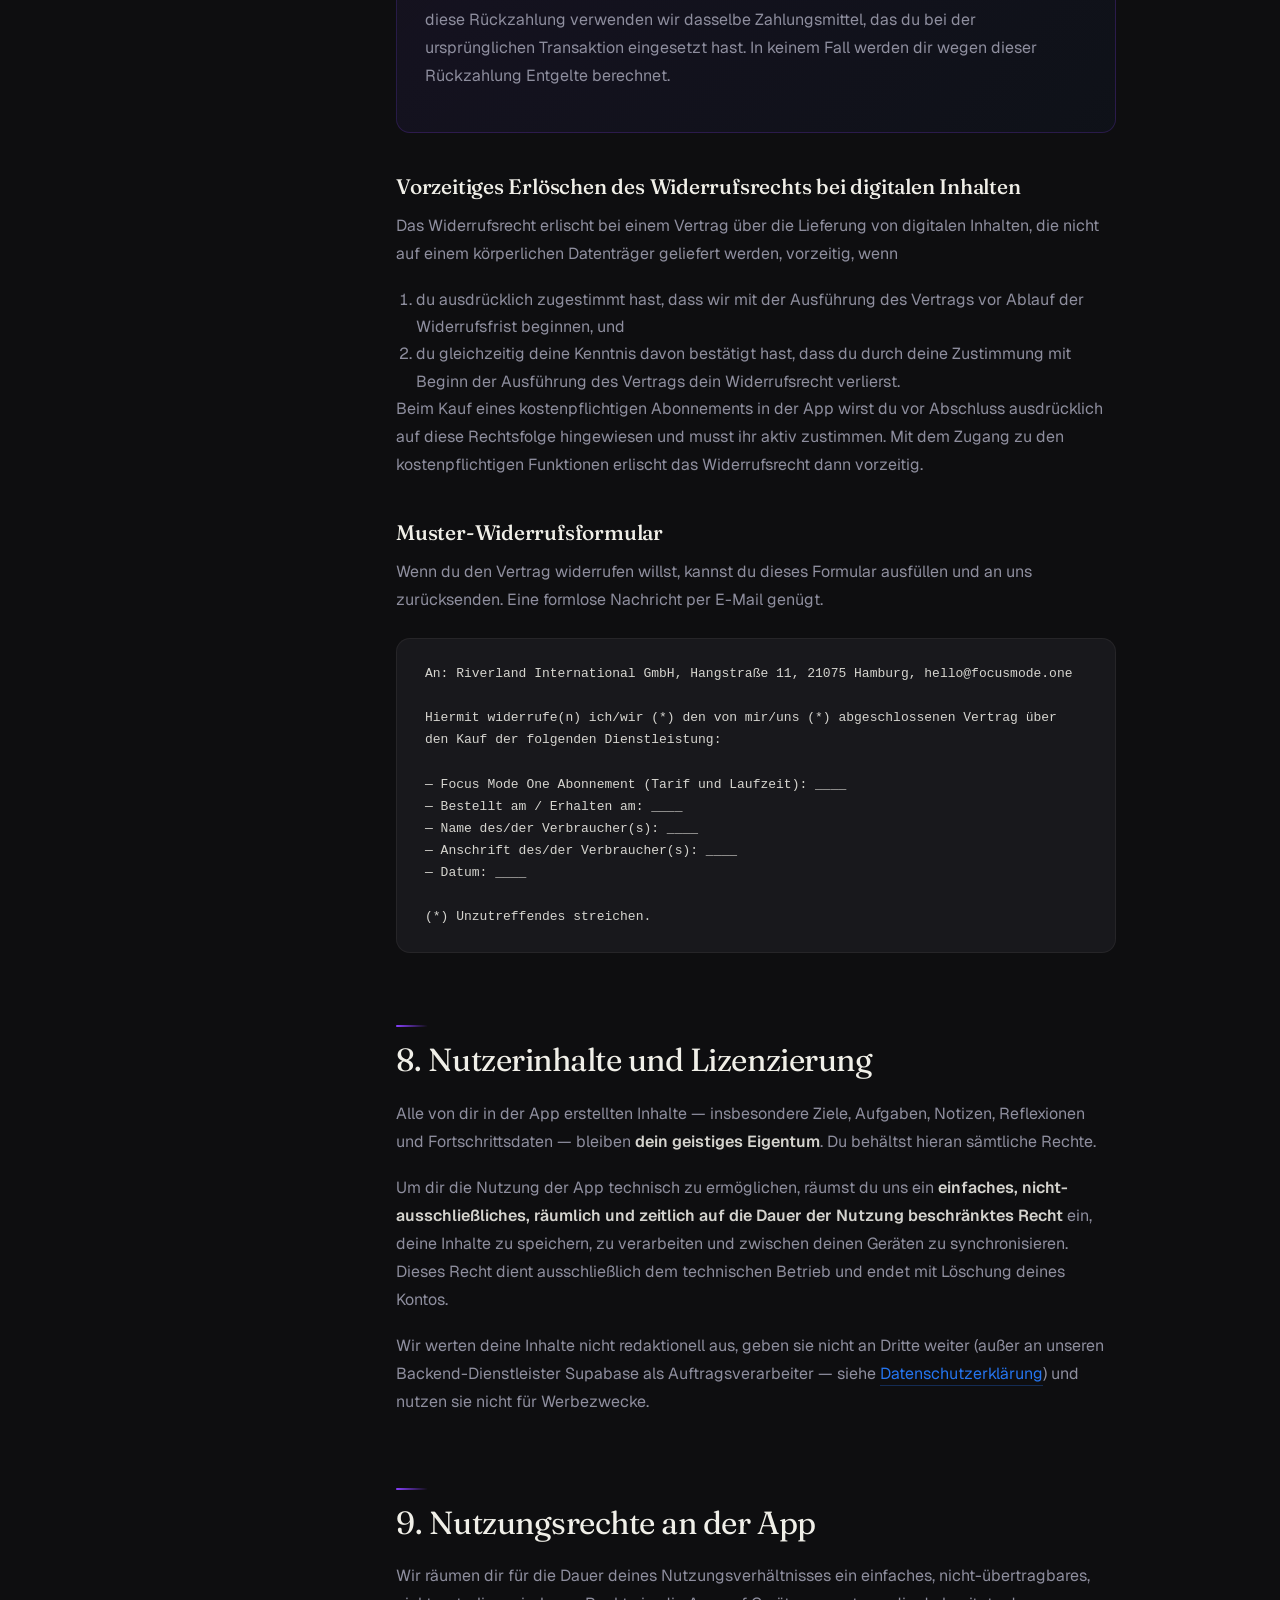
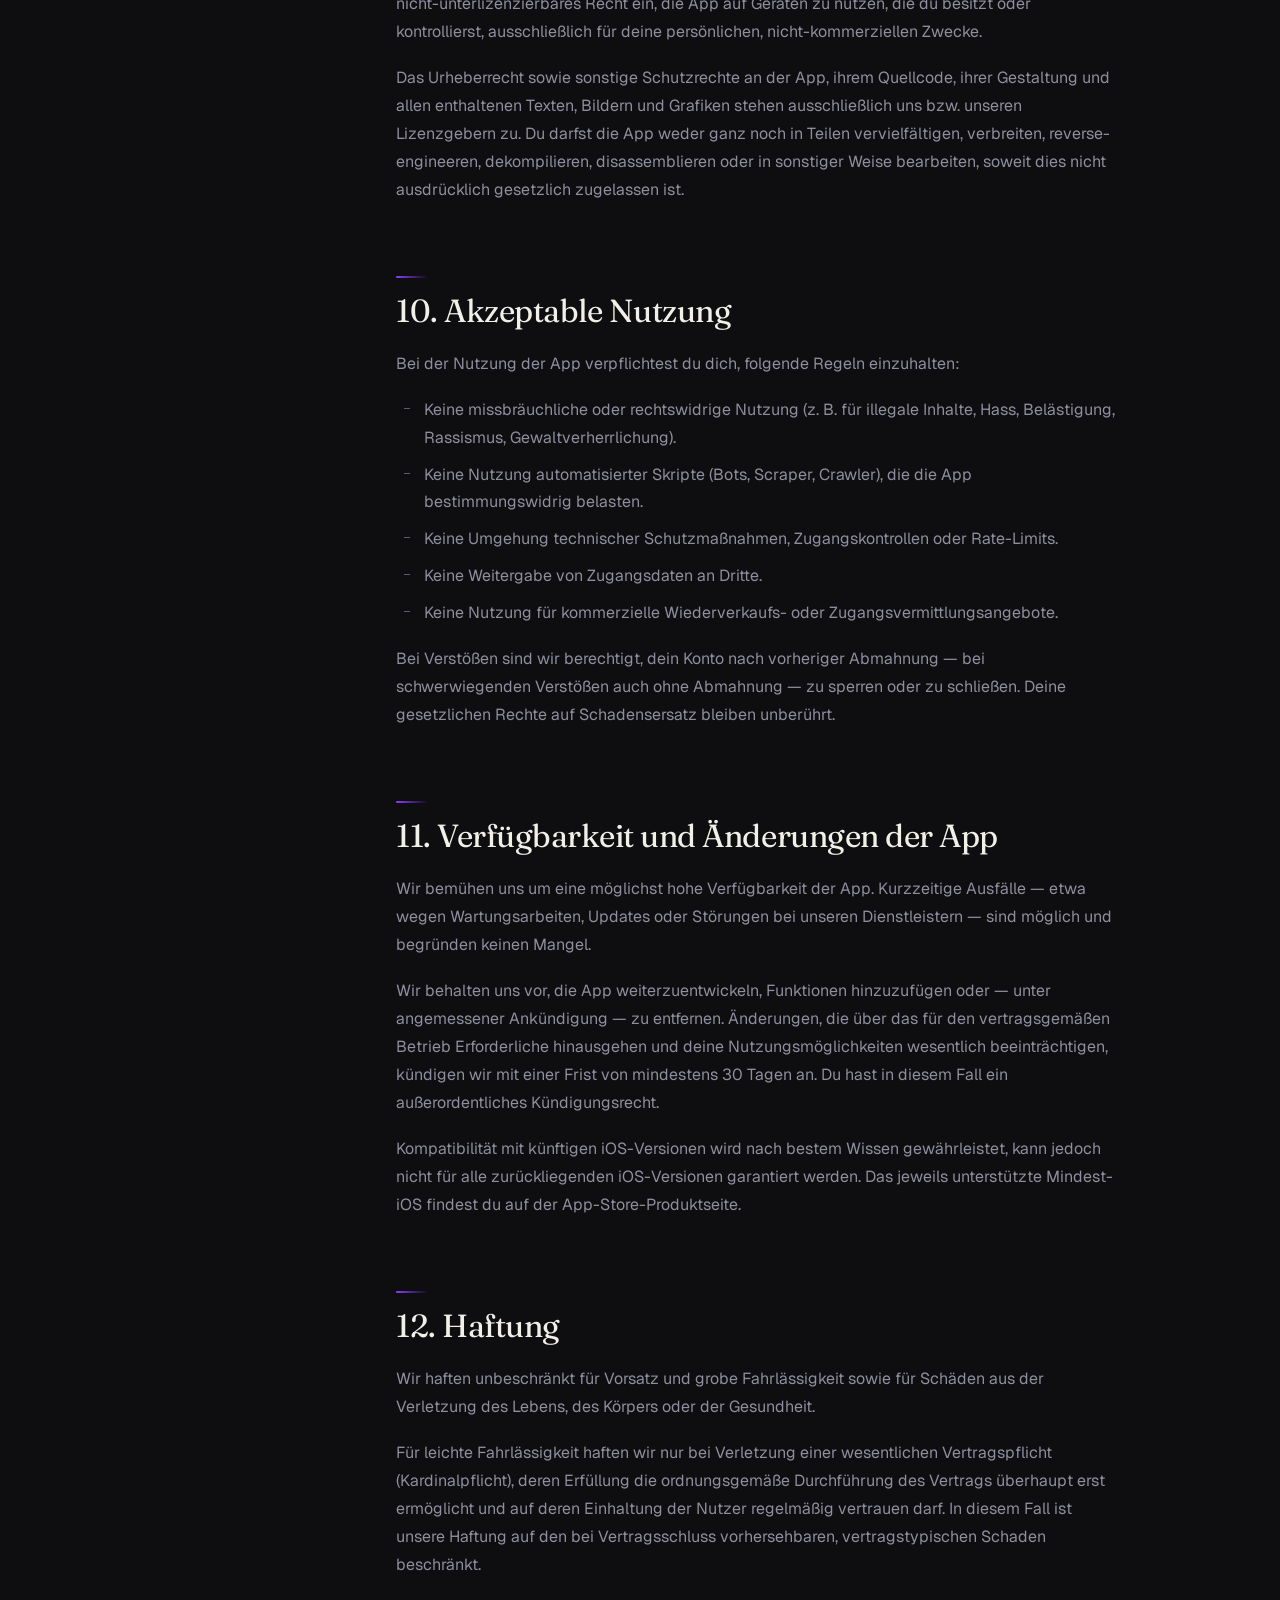
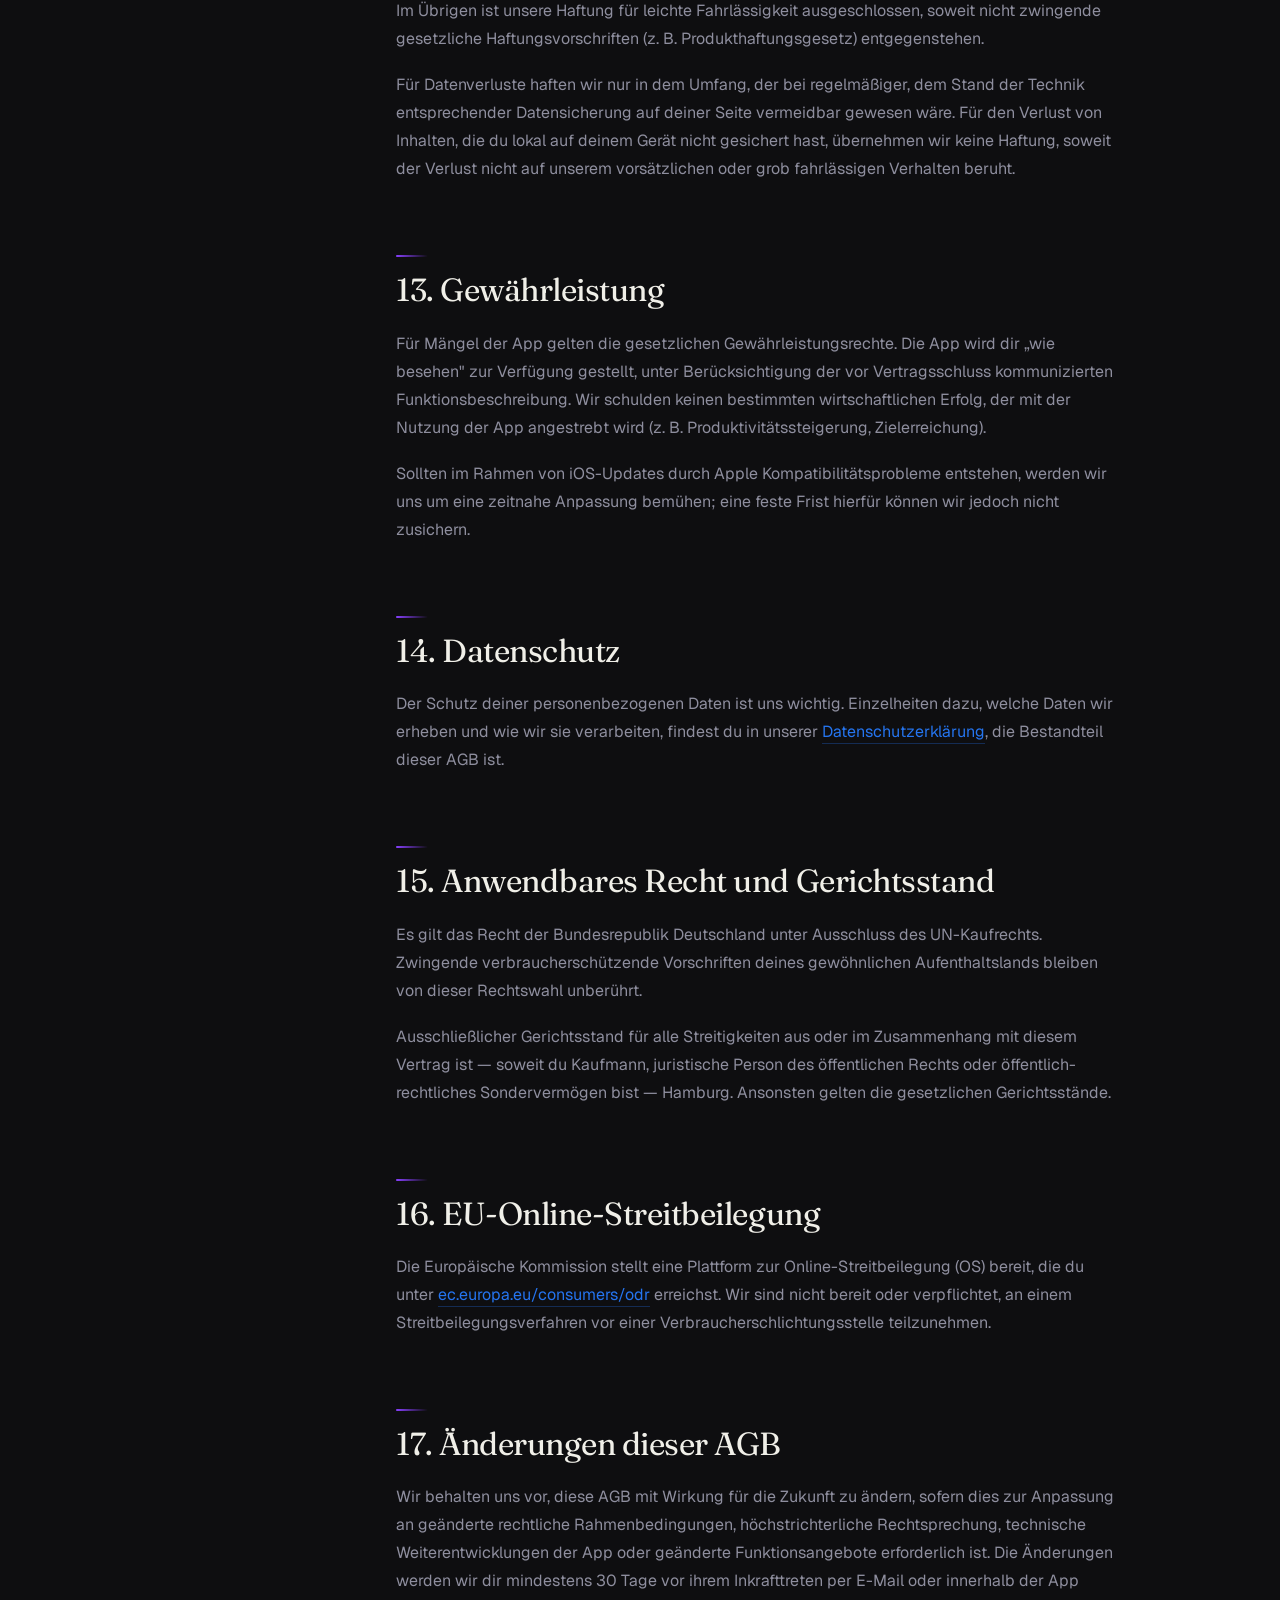
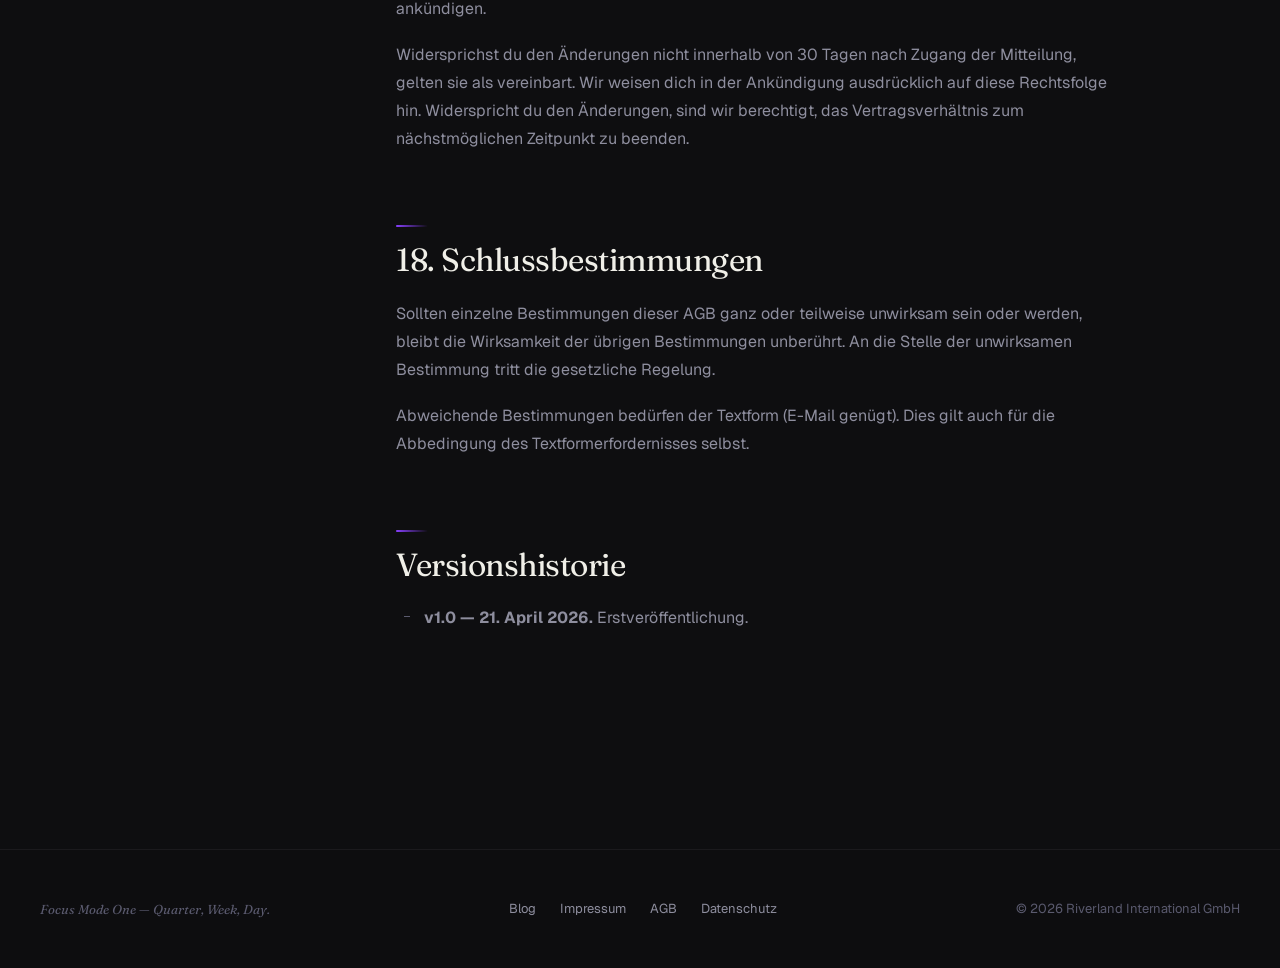
==== commit 3e23331c: "Apply landing aesthetic: simplify eyebrow, add Blog link to footers - .page-hero__eyebrow loses the " ====
--- a/agb.html
+++ b/agb.html
@@ -276,6 +276,7 @@
     <div class="site-footer__inner">
       <span class="site-footer__tagline">Focus Mode One — Quarter, Week, Day.</span>
       <div class="site-footer__links">
+        <a href="https://blog.focusmode.one">Blog</a>
         <a href="impressum.html">Impressum</a>
         <a href="agb.html">AGB</a>
         <a href="datenschutz.html">Datenschutz</a>
--- a/assets/styles.css
+++ b/assets/styles.css
@@ -196,30 +196,22 @@
   padding: 96px 32px 48px;
 }
 
+/* Eyebrow — matches focusmode.one landing's eyebrow pattern: simple
+   uppercase Geist 600, no pill, no glyph. Color modifiers available
+   per accent (--eos / --hermes / --athena). Default reads as quiet
+   metadata so the title carries the visual weight on legal pages. */
 .page-hero__eyebrow {
-  display: inline-flex;
-  align-items: center;
-  gap: 8px;
-  padding: 6px 12px;
-  border-radius: 100px;
-  background: rgba(255, 140, 66, 0.12);
-  border: 1px solid rgba(255, 140, 66, 0.22);
-  color: var(--eos);
+  display: inline-block;
   font-size: 12px;
-  font-weight: 500;
-  letter-spacing: 0.02em;
+  font-weight: 600;
+  letter-spacing: 0.12em;
   text-transform: uppercase;
-  margin-bottom: 24px;
-}
-
-.page-hero__eyebrow::before {
-  content: '';
-  width: 6px;
-  height: 6px;
-  border-radius: 50%;
-  background: var(--eos);
-  box-shadow: var(--glow-eos);
-}
+  color: var(--text-meta);
+  margin-bottom: 22px;
+}
+.page-hero__eyebrow--eos { color: var(--eos); }
+.page-hero__eyebrow--hermes { color: var(--hermes); }
+.page-hero__eyebrow--athena { color: var(--athena); }
 
 .page-hero__title {
   font-family: 'Fraunces', Georgia, serif;
